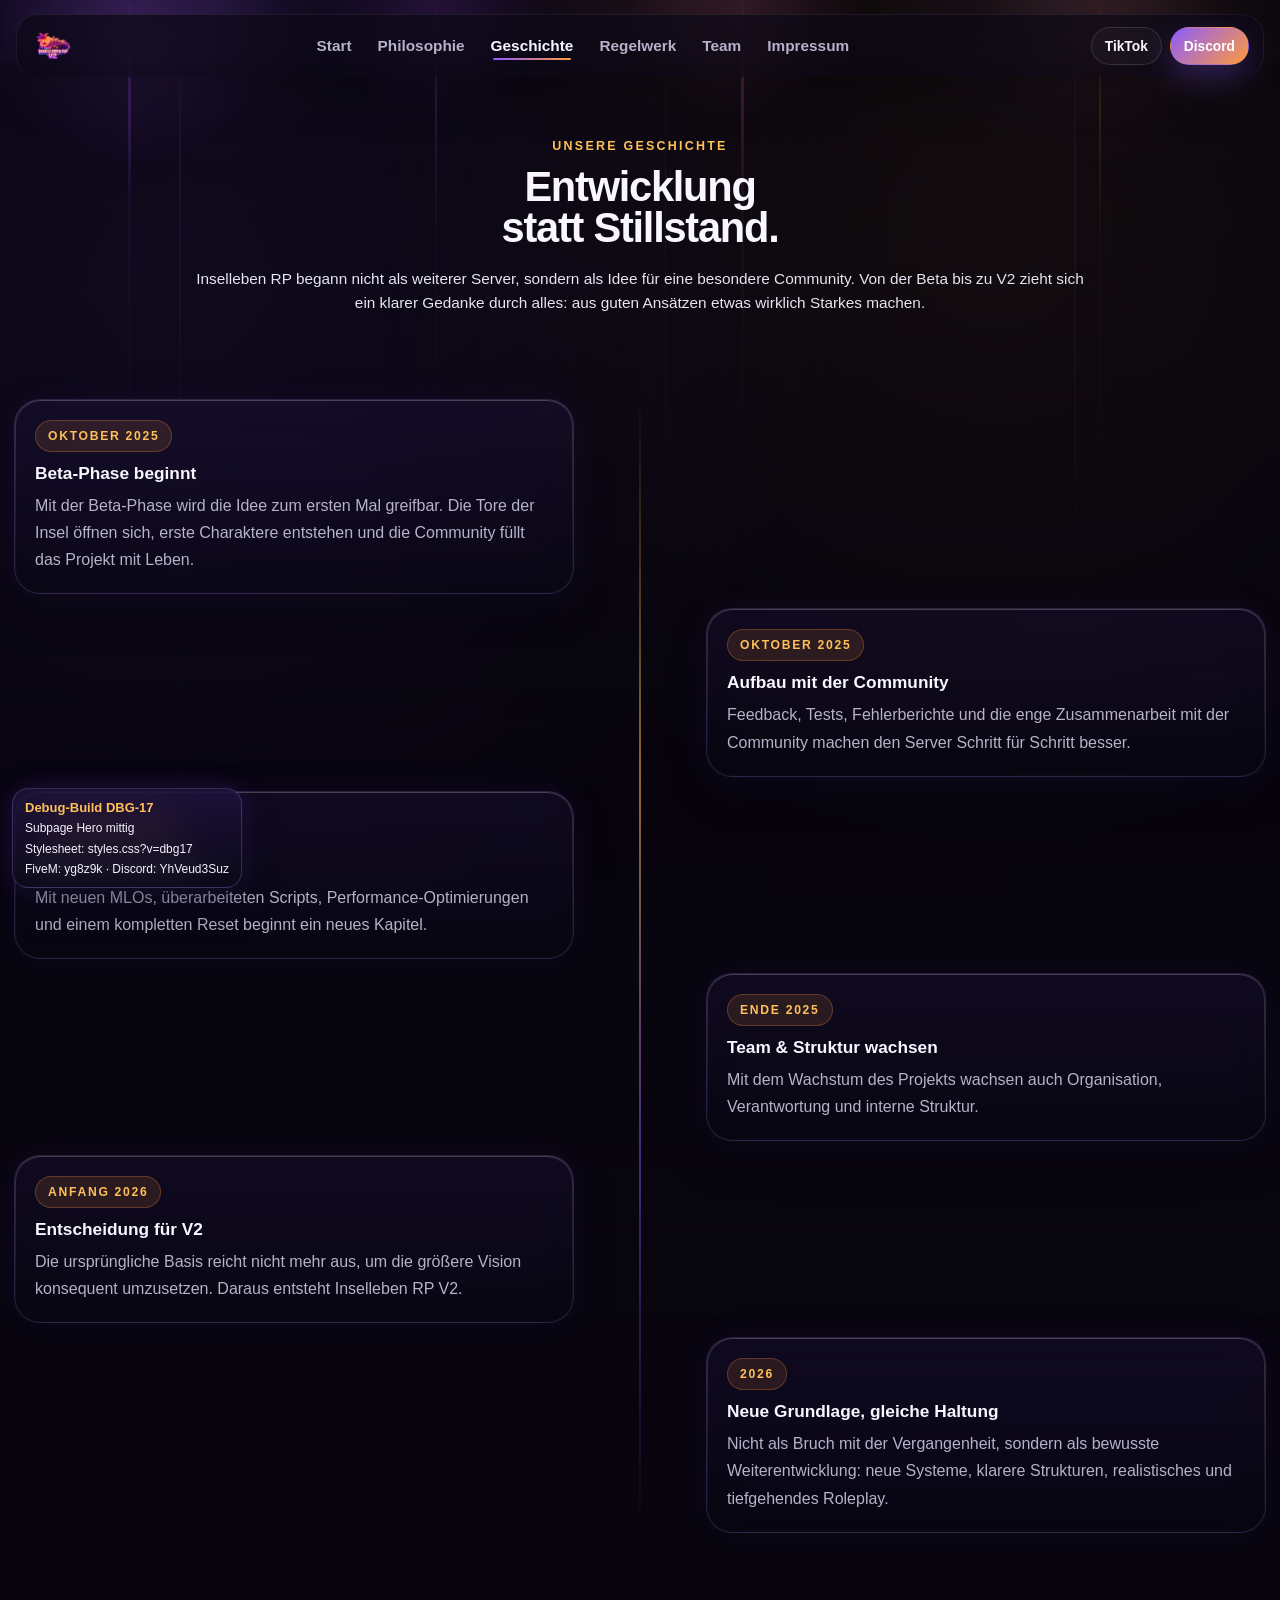
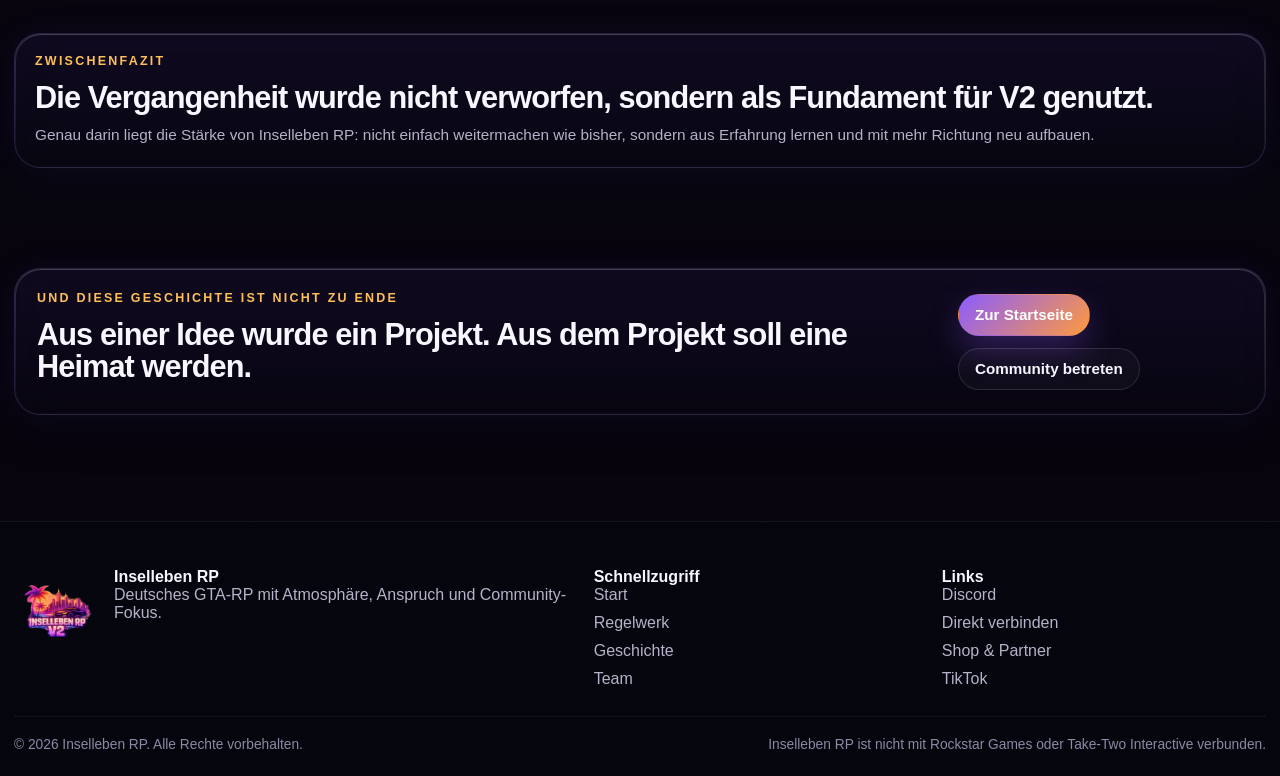
==== geschichte.html @ c7bdc257 "new" ====
<!doctype html>
<html lang="de">
<head>
  <meta charset="utf-8">
  <meta name="viewport" content="width=device-width, initial-scale=1">
  <title>Geschichte – Inselleben RP – Inselleben RP</title>
  <meta name="description" content="Inselleben RP – deutscher GTA-RP-FiveM-Server mit Fokus auf tiefgehendes, realistisches und gemeinschaftliches Roleplay.">
  <link rel="stylesheet" href="assets/css/styles.css?v=dbg17">
  
</head>
<body class="page-history" data-page="Geschichte">
  <div class="site-shell">
    <header class="site-header">
      <div class="container header-inner">
        <a href="index.html" class="brand">
          <img src="assets/media/logo-v4-cropped.png" alt="Inselleben RP Logo">
          
        </a>

        <button class="mobile-menu-toggle" type="button" aria-label="Menü öffnen">
          <span></span><span></span><span></span>
        </button>

        <nav class="site-nav">
          <a href="index.html" data-page="index.html" class="nav-link is-active">Start</a>
<a href="philosophie.html" data-page="philosophie.html" class="nav-link">Philosophie</a>
<a href="geschichte.html" data-page="geschichte.html" class="nav-link">Geschichte</a>
<a href="regelwerk.html" data-page="regelwerk.html" class="nav-link">Regelwerk</a>
<a href="team.html" data-page="team.html" class="nav-link">Team</a>
<a href="impressum.html" data-page="impressum.html" class="nav-link">Impressum</a>
        </nav>

        <div class="header-actions">
          <a class="button button-secondary compact" href="https://www.tiktok.com/@insellebenrpv2" target="_blank" rel="noreferrer">TikTok</a>
          <a class="button button-primary compact" href="https://discord.gg/YhVeud3Suz" target="_blank" rel="noreferrer">Discord</a>
        </div>
      </div>
    </header>

    <main class="page-hero page-hero-bg-history.webp" style="--hero-image: url('assets/media/bg-history.webp')">
      
<section class="inner-hero">
  <div class="container narrow">
    <div class="eyebrow">Unsere Geschichte</div>
    <h1>Entwicklung statt Stillstand.</h1>
    <p class="lead">Inselleben RP begann nicht als weiterer Server, sondern als Idee für eine besondere Community. Von der Beta bis zu V2 zieht sich ein klarer Gedanke durch alles: aus guten Ansätzen etwas wirklich Starkes machen.</p>
  </div>
</section>

<section class="content-section">
  <div class="container timeline-shell">
    <div class="timeline-line"></div>
    <article class="timeline-item glass-card"><div class="timeline-date">Oktober 2025</div><h3>Beta-Phase beginnt</h3><p>Mit der Beta-Phase wird die Idee zum ersten Mal greifbar. Die Tore der Insel öffnen sich, erste Charaktere entstehen und die Community füllt das Projekt mit Leben.</p></article><article class="timeline-item glass-card"><div class="timeline-date">Oktober 2025</div><h3>Aufbau mit der Community</h3><p>Feedback, Tests, Fehlerberichte und die enge Zusammenarbeit mit der Community machen den Server Schritt für Schritt besser.</p></article><article class="timeline-item glass-card"><div class="timeline-date">November 2025</div><h3>Bewusster Neustart</h3><p>Mit neuen MLOs, überarbeiteten Scripts, Performance-Optimierungen und einem kompletten Reset beginnt ein neues Kapitel.</p></article><article class="timeline-item glass-card"><div class="timeline-date">Ende 2025</div><h3>Team & Struktur wachsen</h3><p>Mit dem Wachstum des Projekts wachsen auch Organisation, Verantwortung und interne Struktur.</p></article><article class="timeline-item glass-card"><div class="timeline-date">Anfang 2026</div><h3>Entscheidung für V2</h3><p>Die ursprüngliche Basis reicht nicht mehr aus, um die größere Vision konsequent umzusetzen. Daraus entsteht Inselleben RP V2.</p></article><article class="timeline-item glass-card"><div class="timeline-date">2026</div><h3>Neue Grundlage, gleiche Haltung</h3><p>Nicht als Bruch mit der Vergangenheit, sondern als bewusste Weiterentwicklung: neue Systeme, klarere Strukturen, realistisches und tiefgehendes Roleplay.</p></article>
  </div>
</section>

<section class="content-section">
  <div class="container milestone-panel glass-card glow-card">
    <div class="eyebrow">Zwischenfazit</div>
    <h2>Die Vergangenheit wurde nicht verworfen, sondern als Fundament für V2 genutzt.</h2>
    <p>Genau darin liegt die Stärke von Inselleben RP: nicht einfach weitermachen wie bisher, sondern aus Erfahrung lernen und mit mehr Richtung neu aufbauen.</p>
  </div>
</section>

<section class="content-section">
  <div class="container cta-panel glass-card glow-card">
    <div>
      <div class="eyebrow">Und diese Geschichte ist nicht zu Ende</div>
      <h2>Aus einer Idee wurde ein Projekt. Aus dem Projekt soll eine Heimat werden.</h2>
    </div>
    <div class="cta-actions">
      <a class="button button-primary" href="index.html">Zur Startseite</a>
      <a class="button button-secondary" href="https://discord.gg/YhVeud3Suz" target="_blank" rel="noreferrer">Community betreten</a>
    </div>
  </div>
</section>

    </main>

    <footer class="site-footer">
      <div class="container footer-grid">
        <div>
          <div class="footer-brand">
            <img src="assets/media/logo-v4-cropped.png" alt="Inselleben RP">
            <div>
              <strong>Inselleben RP</strong>
              <p>Deutsches GTA-RP mit Atmosphäre, Anspruch und Community-Fokus.</p>
            </div>
          </div>
        </div>
        <div>
          <h4>Schnellzugriff</h4>
          <ul class="footer-links">
            <li><a href="index.html">Start</a></li>
            <li><a href="regelwerk.html">Regelwerk</a></li>
            <li><a href="geschichte.html">Geschichte</a></li>
            <li><a href="team.html">Team</a></li>
          </ul>
        </div>
        <div>
          <h4>Links</h4>
          <ul class="footer-links">
            <li><a href="https://discord.gg/YhVeud3Suz" target="_blank" rel="noreferrer">Discord</a></li>
            <li><a href="cfx.re/join/yg8z9k" target="_blank" rel="noreferrer">Direkt verbinden</a></li>
            <li><a href="https://hammermodding.pages.dev/" target="_blank" rel="noreferrer">Shop & Partner</a></li>
            <li><a href="https://www.tiktok.com/@insellebenrpv2" target="_blank" rel="noreferrer">TikTok</a></li>
          </ul>
        </div>
      </div>
      <div class="container footer-bottom">
        <p>© 2026 Inselleben RP. Alle Rechte vorbehalten.</p>
        <p>Inselleben RP ist nicht mit Rockstar Games oder Take-Two Interactive verbunden.</p>
      </div>
    </footer>
  </div>
  <script src="assets/js/site.js?v=dbg17"></script>
</body>
</html>
---- assets/css/styles.css ----
:root{
  --bg:#080a14;
  --bg-soft:#0e1220;
  --panel:rgba(19,24,42,.62);
  --panel-strong:rgba(26,22,48,.72);
  --line:rgba(255,255,255,.08);
  --line-strong:rgba(255,255,255,.14);
  --text:#f8f7ff;
  --text-soft:#e7e5f2;
  --muted:#b6b2c9;
  --subtle:#8d89a6;
  --violet:#8b5cff;
  --violet-soft:#a77bff;
  --pink:#d45bff;
  --rose:#ff6fb3;
  --orange:#ff9a3d;
  --gold:#ffc05a;
  --cyan:#39d5ff;
  --green:#24d47a;
  --shadow:0 22px 70px rgba(0,0,0,.35);
  --radius-xl:26px;
  --radius-lg:18px;
  --radius-md:14px;
  --container:1360px;
  --transition:220ms ease;
}

*{box-sizing:border-box}
html{scroll-behavior:smooth}
body{
  margin:0;
  font-family:Inter,Segoe UI,Arial,sans-serif;
  color:var(--text);
  background:
    radial-gradient(circle at top left, rgba(139,92,255,.12), transparent 28%),
    radial-gradient(circle at top right, rgba(255,154,61,.10), transparent 32%),
    linear-gradient(180deg, #06070f 0%, #0a0d18 55%, #070910 100%);
  min-height:100vh;
  overflow-x:hidden;
}
body::before{
  content:"";
  position:fixed;
  inset:0;
  background:
    linear-gradient(180deg, rgba(7,9,16,.42), rgba(7,9,16,.82)),
    var(--global-page-image, url("../media/bg-default.webp")) center/cover no-repeat;
  opacity:.26;
  z-index:-2;
}
body::after{
  content:"";
  position:fixed;
  inset:0;
  pointer-events:none;
  z-index:-1;
  opacity:.72;
  mix-blend-mode:screen;
  background:
    radial-gradient(circle at 9% -2%, rgba(57,213,255,.18), transparent 13%),
    radial-gradient(circle at 28% -3%, rgba(82,168,255,.16), transparent 12%),
    radial-gradient(circle at 56% -2%, rgba(57,213,255,.14), transparent 13%),
    radial-gradient(circle at 82% -3%, rgba(82,168,255,.16), transparent 12%),
    linear-gradient(180deg, rgba(70,174,255,.0) 0%, rgba(70,174,255,.38) 12%, rgba(70,174,255,.06) 36%, rgba(70,174,255,0) 64%) 9% -8%/2px 118% no-repeat,
    linear-gradient(180deg, rgba(70,174,255,.0) 0%, rgba(70,174,255,.32) 10%, rgba(70,174,255,.05) 34%, rgba(70,174,255,0) 62%) 28% -16%/1px 122% no-repeat,
    linear-gradient(180deg, rgba(70,174,255,.0) 0%, rgba(70,174,255,.40) 13%, rgba(70,174,255,.08) 38%, rgba(70,174,255,0) 68%) 56% -12%/2px 120% no-repeat,
    linear-gradient(180deg, rgba(70,174,255,.0) 0%, rgba(70,174,255,.34) 12%, rgba(70,174,255,.05) 36%, rgba(70,174,255,0) 64%) 82% -4%/1px 120% no-repeat;
  filter:drop-shadow(0 0 18px rgba(57,213,255,.22));
  animation:lightningPulse 8s ease-in-out infinite;
}


@keyframes lightningPulse{
  0%,100%{opacity:.32;transform:translateY(0);}
  10%{opacity:.72;transform:translateY(4px);}
  13%{opacity:.38;transform:translateY(0);}
  28%{opacity:.58;transform:translateY(8px);}
  31%{opacity:.3;transform:translateY(0);}
  52%{opacity:.76;transform:translateY(6px);}
  56%{opacity:.34;transform:translateY(0);}
  78%{opacity:.62;transform:translateY(10px);}
}

img{max-width:100%;display:block}
a{color:inherit;text-decoration:none}
button,input{font:inherit}

.container{width:min(calc(100% - 28px), var(--container));margin:0 auto}
.narrow{width:min(calc(100% - 32px), 820px)}
.site-shell{position:relative}

.site-header{
  position:sticky;
  top:0;
  z-index:40;
  backdrop-filter:blur(18px);
  background:rgba(8,10,20,.64);
  border-bottom:1px solid rgba(255,255,255,.06);
}
.header-inner{
  display:flex;
  align-items:center;
  justify-content:space-between;
  gap:14px;
  min-height:72px;
}
.brand{
  display:flex;
  align-items:center;
  gap:12px;
  min-width:0;
}
.brand img{
  width:auto;
  height:48px;
  object-fit:contain;
  filter:drop-shadow(0 8px 18px rgba(0,0,0,.30));
}
.brand span{
  font-weight:800;
  letter-spacing:.02em;
  white-space:nowrap;
}
.site-nav{
  display:flex;
  align-items:center;
  gap:8px;
  flex-wrap:wrap;
  justify-content:center;
}
.nav-link{
  padding:10px 12px;
  border-radius:999px;
  color:var(--muted);
  transition:color var(--transition), background var(--transition), transform var(--transition);
  position:relative;
}
.nav-link:hover,.nav-link.is-active{
  color:var(--text);
  background:rgba(255,255,255,.04);
}
.nav-link.is-active::after{
  content:"";
  position:absolute;
  left:14px;right:14px;bottom:6px;height:2px;
  border-radius:999px;
  background:linear-gradient(90deg,var(--violet),var(--orange));
}
.header-actions{
  display:flex;align-items:center;gap:10px;flex-shrink:0;
}

.mobile-menu-toggle{
  display:none;
  width:48px;height:48px;border:1px solid var(--line);border-radius:14px;
  background:rgba(255,255,255,.03);color:white;
}
.mobile-menu-toggle span{display:block;width:18px;height:2px;background:#fff;margin:5px auto;border-radius:999px}

.button{
  display:inline-flex;align-items:center;justify-content:center;
  min-height:46px;padding:0 18px;border-radius:999px;
  transition:transform var(--transition), box-shadow var(--transition), border-color var(--transition), background var(--transition);
  border:1px solid transparent;font-weight:700;
}
.button:hover{transform:translateY(-2px)}
.button.compact{min-height:40px;padding:0 14px;font-size:.9rem}
.button-primary{
  color:#fff;
  background:linear-gradient(135deg,var(--violet),var(--orange));
  box-shadow:0 14px 32px rgba(139,92,255,.28);
}
.button-primary:hover{box-shadow:0 18px 44px rgba(139,92,255,.36)}
.button-secondary{
  color:var(--text);
  background:rgba(255,255,255,.03);
  border-color:rgba(255,255,255,.12);
}
.button-ghost{
  color:var(--muted);
  background:transparent;
  border-color:transparent;
}

.page-hero{
  padding:20px 0 78px;
  background:
    linear-gradient(180deg, rgba(8,10,20,.42), rgba(8,10,20,.9)),
    var(--hero-image) center/cover no-repeat;
}

.hero-section{padding-top:24px}
.hero-grid{
  display:grid;
  grid-template-columns:1.06fr .94fr;
  gap:18px;
  align-items:stretch;
}
.glass-card{
  position:relative;
  background:linear-gradient(180deg, rgba(24,28,49,.66), rgba(18,20,37,.72));
  border:1px solid var(--line);
  border-radius:var(--radius-xl);
  box-shadow:var(--shadow);
  backdrop-filter:blur(20px);
}
.glass-card::before{
  content:"";
  position:absolute;inset:0;border-radius:inherit;padding:1px;
  background:linear-gradient(180deg, rgba(255,255,255,.08), rgba(255,255,255,0));
  -webkit-mask:linear-gradient(#000 0 0) content-box, linear-gradient(#000 0 0);
  -webkit-mask-composite:xor;mask-composite:exclude;
  pointer-events:none;
}
.glow-card{
  box-shadow:var(--shadow), 0 0 0 1px rgba(139,92,255,.08), 0 0 60px rgba(139,92,255,.15);
}

.hero-copy,.hero-media,.inner-hero,.notice-panel,.milestone-panel,.steps-panel,.cta-panel,.rules-toolbar,.rules-aside,.store-placeholder,.legal-card{
  padding:20px;
}
.hero-logo{
  width:144px;
  margin-bottom:18px;
  filter:drop-shadow(0 16px 32px rgba(0,0,0,.34));
}
.eyebrow{
  color:var(--gold);
  text-transform:uppercase;
  letter-spacing:.18em;
  font-size:.78rem;
  font-weight:700;
  margin-bottom:14px;
}
h1,h2,h3,h4,p{margin:0}
h1{
  font-size:clamp(2.2rem, 4vw, 3.95rem);
  line-height:.98;
  letter-spacing:-.03em;
  max-width:10.2ch;
  margin-bottom:18px;
}
.inner-hero h1{max-width:none}
h2{
  font-size:clamp(1.9rem, 3.4vw, 3rem);
  line-height:1.02;
  letter-spacing:-.03em;
  margin-bottom:12px;
}
h3{
  font-size:1.24rem;
  line-height:1.15;
  margin-bottom:10px;
}
.lead{
  font-size:1rem;
  line-height:1.62;
  color:var(--text-soft);
}
.hero-buttons{
  display:flex;gap:12px;flex-wrap:wrap;
  margin-top:20px;
}
.hero-pill-row{
  display:flex;gap:10px;flex-wrap:wrap;margin-top:18px
}
.mini-pill{
  padding:8px 12px;border-radius:999px;
  background:rgba(255,255,255,.05);
  border:1px solid rgba(255,255,255,.08);
  color:var(--muted);font-size:.86rem
}

.hero-media{
  display:flex;flex-direction:column;gap:14px;justify-content:center
}
.video-frame{
  border-radius:22px;overflow:hidden;background:#06070f;border:1px solid rgba(255,255,255,.06);
  aspect-ratio:9/16;max-height:450px;
}
.video-frame video{width:100%;height:100%;object-fit:cover}
.video-copy p{color:var(--muted);line-height:1.68}

.stats-section{
  margin-top:-38px;
  position:relative;
  z-index:2;
}
.stats-grid{
  display:grid;grid-template-columns:repeat(4,1fr);gap:12px
}
.stat-card{padding:18px}
.stat-label{
  display:block;color:var(--subtle);text-transform:uppercase;letter-spacing:.14em;font-size:.75rem;margin-bottom:12px
}
.stat-card strong{display:block;font-size:1.08rem;margin-bottom:10px}
.stat-card p{color:var(--muted);line-height:1.55}

.content-section{padding:64px 0}
.split-section{
  display:grid;grid-template-columns:1fr .96fr;gap:20px;align-items:center
}
.section-copy p{
  color:var(--muted);
  line-height:1.8;
  margin-top:14px;
}
.bullet-grid{
  display:grid;grid-template-columns:repeat(3,1fr);gap:14px;margin-top:18px
}
.bullet-card{padding:20px}
.bullet-card strong{display:block;margin-bottom:8px}
.bullet-card span{color:var(--muted);line-height:1.55;font-size:.96rem}
.image-card{overflow:hidden;padding:0}
.image-card img{width:100%;height:100%;object-fit:cover;min-height:340px}

.section-heading{margin-bottom:22px}
.section-heading.centered{text-align:center}
.section-heading.centered p{
  width:min(100%,780px);margin:0 auto;color:var(--muted);line-height:1.75
}
.feature-grid,.world-grid,.update-grid,.team-grid,.legal-grid,.value-grid{
  display:grid;gap:12px
}
.feature-grid,.world-grid{grid-template-columns:repeat(3,1fr)}
.value-grid{grid-template-columns:repeat(3,1fr)}
.update-grid{grid-template-columns:repeat(3,1fr)}
.team-grid{grid-template-columns:repeat(3,1fr)}
.legal-grid{grid-template-columns:repeat(2,1fr)}
.feature-card,.world-card,.update-card,.team-card,.value-card{padding:20px}
.feature-icon,.value-card span{
  display:inline-grid;place-items:center;
  width:40px;height:40px;border-radius:12px;margin-bottom:12px;
  background:rgba(255,255,255,.05);border:1px solid rgba(255,255,255,.08);
  font-size:1.15rem;color:var(--gold);
}
.feature-card p,.world-card p,.update-card ul,.value-card p,.team-card p,.legal-card p{
  color:var(--muted);line-height:1.65
}
.world-card h3,.feature-card h3,.value-card h3{margin-bottom:10px}
.update-card ul{padding-left:18px;margin-top:10px}
.update-card li+li{margin-top:8px}

.gallery-grid{
  display:grid;grid-template-columns:repeat(3,1fr);gap:16px
}
.gallery-card{overflow:hidden;padding:0}
.gallery-card img{width:100%;height:220px;object-fit:cover}
.gallery-copy{padding:20px}
.gallery-copy p{color:var(--muted);line-height:1.65}

.steps-panel{padding:32px}
.steps-grid{
  display:grid;grid-template-columns:repeat(4,1fr);gap:14px;margin-top:18px
}
.steps-grid article{
  padding:20px;border-radius:22px;background:rgba(255,255,255,.03);border:1px solid rgba(255,255,255,.06)
}
.steps-grid span{
  display:inline-flex;align-items:center;justify-content:center;
  width:42px;height:42px;border-radius:14px;background:rgba(139,92,255,.14);color:#fff;font-weight:800;margin-bottom:12px
}
.steps-grid p{color:var(--muted);line-height:1.58}

.cta-panel{
  display:flex;align-items:center;justify-content:space-between;gap:18px;padding:26px
}
.cta-panel p{color:var(--muted);line-height:1.7;margin-top:12px}
.cta-actions{display:flex;gap:12px;flex-wrap:wrap}

.inner-hero{
  text-align:center;
  margin:28px auto 0;
  padding:30px 24px;
}
.inner-hero .lead{max-width:760px;margin:0 auto}

.timeline-shell{
  position:relative;
  display:grid;
  gap:14px;
}
.timeline-line{
  position:absolute;
  left:50%;top:0;bottom:0;width:2px;transform:translateX(-50%);
  background:linear-gradient(180deg, rgba(255,192,90,.0), rgba(255,192,90,.9), rgba(139,92,255,.75), rgba(255,192,90,0));
  opacity:.6;
}
.timeline-item{
  width:min(48%, 560px);
  padding:20px;
}
.timeline-item:nth-child(odd){margin-left:auto}
.timeline-date{
  display:inline-flex;
  padding:8px 12px;border-radius:999px;
  background:rgba(255,154,61,.12);color:var(--gold);border:1px solid rgba(255,154,61,.26);margin-bottom:12px;
  text-transform:uppercase;letter-spacing:.14em;font-size:.76rem;font-weight:700
}
.timeline-item p{color:var(--muted);line-height:1.7}

.milestone-panel,.notice-panel{text-align:left}
.notice-panel h2,.milestone-panel h2{margin-bottom:14px}
.notice-panel p,.milestone-panel p{color:var(--muted);line-height:1.76}
.notice-panel p + p{margin-top:14px}

.rules-shell{display:grid;gap:18px}
.rules-toolbar{
  display:grid;grid-template-columns:1fr;gap:18px
}
.tab-list{display:flex;flex-wrap:wrap;gap:10px}
.tab-pill{
  border:1px solid rgba(255,255,255,.1);background:rgba(255,255,255,.03);color:var(--muted);
  padding:10px 14px;border-radius:999px;cursor:pointer;transition:all var(--transition);font-weight:600
}
.tab-pill.is-active,.tab-pill:hover{
  color:var(--text);background:rgba(139,92,255,.14);border-color:rgba(139,92,255,.28)
}
.rules-search input{
  width:100%;min-height:52px;border-radius:18px;border:1px solid rgba(255,255,255,.08);
  background:rgba(255,255,255,.04);color:var(--text);padding:0 18px;outline:none
}
.rules-layout{
  display:grid;grid-template-columns:300px 1fr;gap:14px;align-items:start
}
.rules-aside ul{margin:14px 0 0;padding-left:18px;color:var(--muted);line-height:1.7}
.rules-content{display:grid;gap:12px}
.rule-section{padding:0;overflow:hidden}
.rule-section-header{
  padding:20px;display:flex;align-items:center;justify-content:space-between;gap:14px;cursor:pointer
}
.rule-section-header h3{margin:0}
.rule-section-header p{color:var(--muted);line-height:1.6;max-width:75ch}
.rule-chevron{width:18px;height:18px;border-right:2px solid var(--muted);border-bottom:2px solid var(--muted);transform:rotate(45deg);transition:transform var(--transition)}
.rule-section.is-open .rule-chevron{transform:rotate(225deg)}
.rule-section-body{
  display:none;padding:0 20px 20px
}
.rule-section.is-open .rule-section-body{display:block}
.rule-list{display:grid;gap:12px}
.rule-item{
  padding:16px;border-radius:16px;background:rgba(255,255,255,.03);border:1px solid rgba(255,255,255,.06)
}
.rule-item strong{display:block;margin-bottom:8px}
.rule-item p{color:var(--muted);line-height:1.7}
.hidden{display:none!important}

.store-placeholder{
  min-height:320px;display:flex;flex-direction:column;justify-content:center;align-items:flex-start
}
.store-placeholder ul{margin:16px 0 0;padding-left:18px;color:var(--text-soft);line-height:1.8}

.team-avatar{
  width:60px;height:60px;border-radius:18px;background:linear-gradient(135deg,var(--violet),var(--orange));
  display:grid;place-items:center;font-size:1.4rem;font-weight:800;margin-bottom:16px
}
.team-role{margin-bottom:14px}
.badge-row{display:flex;flex-wrap:wrap;gap:10px}
.badge-row span{
  padding:9px 12px;border-radius:999px;background:rgba(255,255,255,.04);border:1px solid rgba(255,255,255,.08);color:var(--text-soft);font-size:.88rem
}
.team-card.accent-sunset .team-avatar{background:linear-gradient(135deg,var(--orange),var(--gold))}
.team-card.accent-violet .team-avatar{background:linear-gradient(135deg,var(--violet),var(--pink))}
.team-card.accent-cyan .team-avatar{background:linear-gradient(135deg,var(--cyan),var(--violet))}
.team-card.accent-pink .team-avatar{background:linear-gradient(135deg,var(--rose),var(--pink))}
.team-card.accent-green .team-avatar{background:linear-gradient(135deg,var(--green),var(--cyan))}

.site-footer{
  padding:54px 0 28px;
  border-top:1px solid rgba(255,255,255,.06);
  background:rgba(6,8,15,.58);
}
.footer-grid{
  display:grid;grid-template-columns:1.2fr .7fr .7fr;gap:24px
}
.footer-brand{display:flex;gap:14px;align-items:flex-start}
.footer-brand img{width:86px;height:86px;object-fit:contain}
.footer-brand p,.footer-links{color:var(--muted)}
.footer-links{list-style:none;padding:0;margin:0}
.footer-links li+li{margin-top:10px}
.footer-bottom{
  display:flex;justify-content:space-between;gap:14px;flex-wrap:wrap;
  color:var(--subtle);font-size:.86rem;margin-top:28px;padding-top:20px;border-top:1px solid rgba(255,255,255,.06)
}

.hero-copy,.hero-media{align-self:start}
.hero-media .video-copy{padding-right:8px}
.rule-section-header > div{min-width:0}

@media (max-width: 1080px){
  .hero-grid,.split-section,.rules-layout,.cta-panel,.footer-grid{grid-template-columns:1fr}
  .stats-grid,.feature-grid,.world-grid,.gallery-grid,.update-grid,.team-grid,.value-grid,.steps-grid,.legal-grid,.bullet-grid{grid-template-columns:repeat(2,1fr)}
  .timeline-line{left:20px;transform:none}
  .timeline-item,.timeline-item:nth-child(odd){width:100%;margin-left:0;padding-left:54px}
}

@media (max-width: 820px){
  .mobile-menu-toggle{display:block}
  .site-nav{
    position:fixed;top:84px;left:16px;right:16px;display:none;flex-direction:column;align-items:stretch;
    padding:18px;border-radius:24px;background:rgba(9,11,22,.94);border:1px solid rgba(255,255,255,.08);box-shadow:var(--shadow)
  }
  body.menu-open .site-nav{display:flex}
  .nav-link{padding:14px 16px}
  .header-actions{display:none}
  .stats-grid,.feature-grid,.world-grid,.gallery-grid,.update-grid,.team-grid,.value-grid,.steps-grid,.legal-grid,.bullet-grid{grid-template-columns:1fr}
  .hero-copy,.hero-media,.inner-hero,.notice-panel,.milestone-panel,.steps-panel,.cta-panel,.rules-toolbar,.rules-aside,.store-placeholder,.legal-card{padding:20px}
  h1{font-size:clamp(2.2rem, 11vw, 3.6rem)}
  .hero-logo{width:132px}
  .video-frame{max-height:none}
  .brand span{display:none}
}

@media (max-width: 560px){
  .page-hero{padding-bottom:72px}
  .stats-section{margin-top:-34px}
  .container{width:min(calc(100% - 16px), var(--container))}
  .button{width:100%}
  .hero-buttons,.cta-actions{flex-direction:column}
  .mini-pill{width:100%;text-align:center}
  .timeline-item{padding-left:44px}
  .timeline-line{left:14px}
}


/* --- V4 overrides: tatsächlich kompakter + Blitz-Effekt + Regelwerk-Fix --- */
:root{--container:1440px;}
.page-hero{padding:14px 0 56px !important;}
.hero-section{padding-top:12px !important;}
.hero-grid{grid-template-columns:1.02fr .98fr !important;gap:16px !important;align-items:start !important;}
.hero-copy,.hero-media,.inner-hero,.notice-panel,.milestone-panel,.steps-panel,.cta-panel,.rules-toolbar,.rules-aside,.store-placeholder,.legal-card{padding:20px !important;}
.hero-logo{width:130px !important;margin-bottom:14px !important;}
h1{font-size:clamp(2rem,3.25vw,3.35rem) !important;max-width:10.2ch !important;margin-bottom:14px !important;}
h2{font-size:clamp(1.7rem,2.4vw,2.45rem) !important;margin-bottom:10px !important;}
h3{font-size:1.08rem !important;margin-bottom:8px !important;}
.lead,.section-copy p,.section-heading.centered p,.video-copy p,.stat-card p,.feature-card p,.world-card p,.update-card ul,.value-card p,.team-card p,.legal-card p,.notice-panel p,.milestone-panel p,.rule-item p{font-size:.96rem !important;line-height:1.58 !important;}
.button{min-height:42px !important;padding:0 16px !important;font-size:.95rem !important;}
.button.compact{min-height:38px !important;padding:0 13px !important;font-size:.86rem !important;}
.hero-buttons{gap:10px !important;margin-top:16px !important;}
.hero-pill-row{gap:8px !important;margin-top:14px !important;}
.mini-pill{padding:7px 11px !important;font-size:.82rem !important;}
.video-frame{max-height:380px !important;border-radius:18px !important;}
.stats-section{margin-top:-24px !important;}
.stats-grid{gap:10px !important;}
.stat-card{padding:16px !important;min-height:144px;}
.stat-card strong{font-size:1rem !important;margin-bottom:8px !important;}
.content-section{padding:50px 0 !important;}
.split-section{gap:18px !important;align-items:start !important;}
.bullet-grid,.feature-grid,.world-grid,.gallery-grid,.update-grid,.team-grid,.value-grid,.steps-grid,.legal-grid{gap:12px !important;}
.bullet-card,.feature-card,.world-card,.update-card,.team-card,.value-card{padding:18px !important;}
.image-card img{min-height:300px !important;}
.gallery-card img{height:210px !important;}
.steps-grid article{padding:16px !important;}
.steps-grid span{width:36px !important;height:36px !important;border-radius:12px !important;}
.cta-panel{padding:22px !important;gap:18px !important;}
.site-footer{padding:46px 0 24px !important;}
.rules-toolbar{padding:18px !important;gap:14px !important;}
.rules-layout{grid-template-columns:250px 1fr !important;gap:14px !important;align-items:start !important;}
.tab-list{gap:8px !important;}
.tab-pill{padding:9px 13px !important;font-size:.95rem !important;}
.rules-search input{min-height:50px !important;padding:0 16px !important;}
.rule-section{overflow:hidden !important;}
.rule-section-header{width:100% !important;text-align:left !important;border:0 !important;background:transparent !important;color:inherit !important;padding:16px 18px !important;display:flex !important;align-items:center !important;justify-content:space-between !important;gap:14px !important;appearance:none !important;-webkit-appearance:none !important;box-shadow:none !important;}
.rule-section-header:hover{background:rgba(255,255,255,.02) !important;}
.rule-section-header h3{font-size:1rem !important;}
.rule-section-header p{font-size:.92rem !important;line-height:1.45 !important;color:var(--muted) !important;}
.rule-section-body{padding:0 18px 18px !important;}
.rule-list{gap:10px !important;}
.rule-item{padding:14px !important;border-radius:14px !important;}
.rule-item strong{margin-bottom:6px !important;}
.site-shell::before{
  content:"";
  position:fixed;
  inset:0;
  pointer-events:none;
  z-index:-1;
  background:
    radial-gradient(circle at 10% 0%, rgba(160,92,255,.18), transparent 12%),
    radial-gradient(circle at 34% 0%, rgba(190,95,255,.14), transparent 10%),
    radial-gradient(circle at 58% 0%, rgba(255,118,188,.12), transparent 11%),
    radial-gradient(circle at 86% 0%, rgba(255,154,61,.10), transparent 10%),
    linear-gradient(180deg, rgba(53,163,255,0) 0%, rgba(160,92,255,.42) 10%, rgba(160,92,255,.10) 23%, rgba(53,163,255,0) 56%) 10% 0/3px 100% no-repeat,
    linear-gradient(180deg, rgba(53,163,255,0) 0%, rgba(190,95,255,.28) 11%, rgba(190,95,255,.08) 25%, rgba(53,163,255,0) 54%) 34% 0/2px 100% no-repeat,
    linear-gradient(180deg, rgba(53,163,255,0) 0%, rgba(255,118,188,.32) 9%, rgba(255,118,188,.08) 24%, rgba(53,163,255,0) 55%) 58% 0/3px 100% no-repeat,
    linear-gradient(180deg, rgba(53,163,255,0) 0%, rgba(255,154,61,.24) 12%, rgba(190,95,255,.08) 26%, rgba(53,163,255,0) 57%) 86% 0/2px 100% no-repeat;
  filter:drop-shadow(0 0 14px rgba(170,90,255,.28)) drop-shadow(0 0 32px rgba(255,154,61,.10));
  opacity:.9;
  animation:ilrpBoltPulse 6.2s linear infinite;
}
@keyframes ilrpBoltPulse{
  0%,100%{opacity:.42;}
  6%{opacity:.95;}
  9%{opacity:.46;}
  22%{opacity:.82;}
  25%{opacity:.38;}
  47%{opacity:.98;}
  50%{opacity:.4;}
  73%{opacity:.86;}
  76%{opacity:.44;}
}
@media (max-width:1080px){
  .rules-layout,.hero-grid,.split-section,.cta-panel,.footer-grid{grid-template-columns:1fr !important;}
}
@media (max-width:820px){
  .hero-copy,.hero-media,.inner-hero,.notice-panel,.milestone-panel,.steps-panel,.cta-panel,.rules-toolbar,.rules-aside,.store-placeholder,.legal-card{padding:18px !important;}
  h1{font-size:clamp(1.95rem,10vw,3rem) !important;}
}


/* --- Logo Reset V1 overrides --- */
:root{
  --container: 1440px;
}
body{
  background:
    radial-gradient(circle at 14% 12%, rgba(147,84,255,.14), transparent 28%),
    radial-gradient(circle at 78% 10%, rgba(255,154,61,.10), transparent 26%),
    linear-gradient(180deg, #05040b 0%, #090612 52%, #06040d 100%);
}
body::before{
  background:
    linear-gradient(180deg, rgba(8,5,14,.42), rgba(8,5,14,.82)),
    var(--global-page-image, url("../media/bg-home-beach-violet-v2.webp")) center/cover no-repeat;
  opacity:.34;
}
body::after{
  opacity:.48;
  background:
    radial-gradient(circle at 14% -4%, rgba(154,98,255,.20), transparent 14%),
    radial-gradient(circle at 52% -4%, rgba(255,129,92,.14), transparent 14%),
    radial-gradient(circle at 84% -4%, rgba(154,98,255,.16), transparent 14%),
    linear-gradient(180deg, rgba(170,104,255,.0) 0%, rgba(170,104,255,.26) 12%, rgba(170,104,255,.05) 42%, rgba(170,104,255,0) 75%) 14% -10%/2px 122% no-repeat,
    linear-gradient(180deg, rgba(255,146,84,.0) 0%, rgba(255,146,84,.22) 14%, rgba(255,146,84,.04) 44%, rgba(255,146,84,0) 76%) 52% -12%/1px 122% no-repeat,
    linear-gradient(180deg, rgba(170,104,255,.0) 0%, rgba(170,104,255,.24) 15%, rgba(170,104,255,.05) 44%, rgba(170,104,255,0) 78%) 84% -8%/2px 122% no-repeat;
  filter:drop-shadow(0 0 16px rgba(164,97,255,.18));
}
.site-header{
  position:sticky;
  top:14px;
  width:min(calc(100% - 32px), 1760px);
  margin:0 auto;
  border:1px solid rgba(255,255,255,.07);
  border-radius:22px;
  background:linear-gradient(180deg, rgba(12,8,22,.72), rgba(10,7,20,.58));
  box-shadow:0 18px 44px rgba(0,0,0,.22);
  backdrop-filter:blur(18px);
  -webkit-backdrop-filter:blur(18px);
  border-bottom:none;
}
.header-inner{
  min-height:62px;
  gap:12px;
}
.brand img{
  width:34px;
  height:34px;
}
.brand{
  gap:0;
}
.brand span{display:none !important}
.site-nav{
  gap:2px;
}
.nav-link{
  padding:9px 12px;
  font-size:.96rem;
  font-weight:700;
}
.nav-link.is-active, .nav-link:hover{
  background:transparent;
}
.nav-link.is-active::after{
  bottom:4px;
}
.header-actions{
  gap:8px;
}
.button.compact{
  min-height:36px;
  padding:0 14px;
  font-size:.84rem;
}
.page-hero{
  padding:16px 0 78px;
  background:
    linear-gradient(180deg, rgba(8,5,14,.34), rgba(8,5,14,.88)),
    var(--hero-image) center/cover no-repeat;
}
.hero-focus-section{
  min-height:calc(100vh - 130px);
  display:flex;
  align-items:center;
  justify-content:center;
  padding:12px 0 28px;
}
.hero-focus-inner{
  display:flex;
  flex-direction:column;
  align-items:center;
  justify-content:center;
  gap:16px;
  text-align:center;
}
.hero-logo-shell{
  position:relative;
  width:min(920px, 78vw);
  animation:heroFloat 6.8s ease-in-out infinite;
  transform-origin:center center;
  will-change:transform;
}
.hero-logo-shell::before{
  content:"";
  position:absolute;
  inset:11% 16% 16%;
  background:
    radial-gradient(circle at 50% 50%, rgba(255,149,76,.18), transparent 44%),
    radial-gradient(circle at 50% 40%, rgba(166,94,255,.16), transparent 52%);
  filter:blur(28px);
  z-index:0;
}
.hero-logo-main{
  position:relative;
  z-index:1;
  width:100%;
  max-width:none;
  margin:0 auto;
  transition:transform 220ms ease, filter 220ms ease;
  filter:
    drop-shadow(0 18px 36px rgba(0,0,0,.34))
    drop-shadow(0 0 44px rgba(161,93,255,.22))
    drop-shadow(0 0 88px rgba(255,113,179,.12));
}

.hero-logo-shell:hover .hero-logo-main{
  transform:scale(1.035);
  filter:
    drop-shadow(0 20px 40px rgba(0,0,0,.38))
    drop-shadow(0 0 56px rgba(161,93,255,.34))
    drop-shadow(0 0 110px rgba(255,113,179,.22))
    drop-shadow(0 0 150px rgba(255,154,61,.18));
}
@keyframes heroFloat{
  0%,100%{transform:translateY(0px);}
  50%{transform:translateY(-14px);}
}

.hero-tagline-main{
  margin:-2px 0 0;
  font-size:clamp(1rem, 1.22vw, 1.28rem);
  letter-spacing:.20em;
  text-transform:uppercase;
  color:#ffb46d;
  text-shadow:0 0 18px rgba(255,159,67,.18);
}
.hero-buttons-centered{
  justify-content:center;
  margin-top:0;
  gap:18px;
}
.hero-main-button{
  min-width:320px;
  min-height:56px;
  font-size:1rem;
}
.hero-copy .hero-logo{display:none;}
.hero-grid{
  grid-template-columns:1fr;
}
.hero-copy,
.hero-media{display:none;}
@media (max-width: 1040px){
  .site-header{
    width:calc(100% - 20px);
    top:10px;
  }
  .hero-focus-section{
    min-height:calc(100vh - 116px);
  }
  .hero-logo-shell{
    width:min(760px, 84vw);
  }
}
@media (max-width: 760px){
  .site-header{
    border-radius:18px;
  }
  .header-inner{
    min-height:56px;
  }
  .hero-focus-section{
    min-height:calc(100vh - 108px);
    padding:6px 0 20px;
  }
  .hero-logo-shell{
    width:min(92vw, 560px);
  }
  .hero-tagline-main{
    font-size:.92rem;
    letter-spacing:.14em;
    max-width:94%;
  }
  .hero-buttons-centered{
    width:100%;
    gap:12px;
  }
  .hero-main-button{
    min-width:0;
    width:100%;
    min-height:50px;
  }
}


/* V5 huge hero overrides */
.page-home .page-hero{padding:12px 0 24px;}
.page-home .hero-focus-section{
  min-height:calc(100vh - 86px);
  align-items:flex-start;
  padding:28px 0 10px;
}
.page-home .hero-focus-inner{
  min-height:calc(100vh - 130px);
  justify-content:flex-start;
  gap:10px;
}
.page-home .hero-logo-shell{
  width:min(1500px, 92vw);
  max-width:1500px;
}
.page-home .hero-logo-shell::before{
  inset:8% 14% 10%;
  filter:blur(44px);
}
.page-home .hero-logo-main{
  filter:
    drop-shadow(0 24px 40px rgba(0,0,0,.36))
    drop-shadow(0 0 64px rgba(161,93,255,.28))
    drop-shadow(0 0 120px rgba(255,113,179,.18));
}
.page-home .hero-logo-shell:hover .hero-logo-main{
  transform:scale(1.045);
  filter:
    drop-shadow(0 24px 44px rgba(0,0,0,.38))
    drop-shadow(0 0 80px rgba(161,93,255,.40))
    drop-shadow(0 0 140px rgba(255,113,179,.28))
    drop-shadow(0 0 180px rgba(255,154,61,.22));
}
.page-home .hero-tagline-main{
  margin-top:-12px;
  font-size:clamp(1.08rem, 1.34vw, 1.4rem);
}
.page-home .hero-buttons-centered{
  margin-top:8px;
}
.page-home .stats-section{
  margin-top:18px !important;
}
@media (max-width: 1280px){
  .page-home .hero-logo-shell{width:min(1300px, 94vw);}
}
@media (max-width: 1040px){
  .page-home .hero-focus-section{min-height:calc(100vh - 82px); padding-top:24px;}
  .page-home .hero-focus-inner{min-height:calc(100vh - 120px);}
  .page-home .hero-logo-shell{width:min(1120px, 96vw);}
}
@media (max-width: 760px){
  .page-home .hero-focus-section{min-height:calc(100vh - 76px); padding-top:18px;}
  .page-home .hero-focus-inner{min-height:calc(100vh - 104px); gap:12px;}
  .page-home .hero-logo-shell{width:min(98vw, 900px);}
  .page-home .hero-tagline-main{margin-top:-4px; font-size:.94rem; letter-spacing:.16em;}
  .page-home .stats-section{margin-top:12px !important;}
}


/* V6 hero size correction */
.page-home .page-hero{padding:12px 0 0 !important;}
.page-home .hero-focus-section{
  min-height:calc(100vh - 84px) !important;
  align-items:flex-start !important;
  justify-content:flex-start !important;
  padding:20px 0 0 !important;
}
.page-home .hero-focus-inner{
  min-height:calc(100vh - 110px) !important;
  justify-content:flex-start !important;
  gap:12px !important;
}
.page-home .hero-logo-shell{
  width:min(1040px, 68vw) !important;
  max-width:1040px !important;
  margin:0 auto !important;
  animation:heroFloatV6 8s ease-in-out infinite !important;
}
.page-home .hero-logo-shell::before{
  inset:8% 10% 12% !important;
  filter:blur(50px) !important;
  background:
    radial-gradient(circle at 50% 45%, rgba(255,149,76,.22), transparent 40%),
    radial-gradient(circle at 50% 38%, rgba(166,94,255,.18), transparent 48%) !important;
}
.page-home .hero-logo-main{
  filter:
    drop-shadow(0 28px 44px rgba(0,0,0,.38))
    drop-shadow(0 0 72px rgba(161,93,255,.32))
    drop-shadow(0 0 140px rgba(255,113,179,.20)) !important;
}
.page-home .hero-logo-shell:hover .hero-logo-main{
  transform:scale(1.035) !important;
  filter:
    drop-shadow(0 30px 48px rgba(0,0,0,.40))
    drop-shadow(0 0 88px rgba(161,93,255,.48))
    drop-shadow(0 0 160px rgba(255,113,179,.30))
    drop-shadow(0 0 210px rgba(255,154,61,.24)) !important;
}
.page-home .hero-tagline-main{
  margin-top:-26px !important;
  font-size:clamp(1.06rem, 1.35vw, 1.42rem) !important;
  letter-spacing:.22em !important;
}
.page-home .hero-buttons-centered{
  margin-top:6px !important;
  gap:18px !important;
}
.page-home .hero-main-button{
  min-width:376px !important;
  min-height:58px !important;
}
.page-home .stats-section{
  margin-top:48px !important;
}
@keyframes heroFloatV6{
  0%,100%{transform:translateY(0px);}
  50%{transform:translateY(-16px);}
}
@media (max-width: 1440px){
  .page-home .hero-logo-shell{width:min(960px, 70vw) !important; max-width:960px !important;}
}
@media (max-width: 1040px){
  .page-home .hero-focus-section{min-height:calc(100vh - 82px) !important; padding-top:18px !important;}
  .page-home .hero-focus-inner{min-height:calc(100vh - 108px) !important;}
  .page-home .hero-logo-shell{width:min(820px, 82vw) !important; max-width:820px !important;}
  .page-home .hero-tagline-main{margin-top:-18px !important;}
}
@media (max-width: 760px){
  .page-home .hero-focus-section{min-height:calc(100vh - 74px) !important; padding-top:14px !important;}
  .page-home .hero-focus-inner{min-height:calc(100vh - 96px) !important; gap:10px !important;}
  .page-home .hero-logo-shell{width:min(94vw, 660px) !important; max-width:660px !important;}
  .page-home .hero-tagline-main{margin-top:-10px !important; font-size:.94rem !important; letter-spacing:.16em !important;}
  .page-home .hero-main-button{min-width:0 !important; width:100% !important; min-height:52px !important;}
}


/* V7 live hero alignment fix */
.page-home .hero-focus-section{
  min-height:calc(100vh - 82px) !important;
  padding:22px 0 8px !important;
  display:flex !important;
  align-items:flex-start !important;
  justify-content:center !important;
}
.page-home .hero-focus-inner{
  min-height:calc(100vh - 112px) !important;
  width:100% !important;
  display:flex !important;
  flex-direction:column !important;
  align-items:center !important;
  justify-content:flex-start !important;
  gap:14px !important;
  text-align:center !important;
}
.page-home .hero-logo-shell{
  width:min(980px, 74vw) !important;
  max-width:980px !important;
  margin:0 auto !important;
  animation:heroFloatV6 8s ease-in-out infinite !important;
}
.page-home .hero-logo-main{
  width:100% !important;
  max-width:none !important;
}
.page-home .hero-tagline-main{
  margin-top:-18px !important;
  margin-bottom:4px !important;
  font-size:clamp(1rem, 1.18vw, 1.22rem) !important;
  letter-spacing:.22em !important;
}
.page-home .hero-buttons-centered{
  margin-top:0 !important;
  gap:16px !important;
  justify-content:center !important;
  align-items:center !important;
}
.page-home .hero-main-button{
  min-width:340px !important;
  min-height:56px !important;
}
.page-home .stats-section{
  margin-top:36px !important;
}
@media (max-width: 1440px){
  .page-home .hero-logo-shell{width:min(900px, 76vw) !important; max-width:900px !important;}
}
@media (max-width: 1040px){
  .page-home .hero-focus-section{min-height:calc(100vh - 80px) !important; padding-top:20px !important;}
  .page-home .hero-focus-inner{min-height:calc(100vh - 106px) !important;}
  .page-home .hero-logo-shell{width:min(760px, 84vw) !important; max-width:760px !important;}
  .page-home .hero-tagline-main{margin-top:-10px !important;}
  .page-home .hero-main-button{min-width:300px !important; min-height:54px !important;}
}
@media (max-width: 760px){
  .page-home .hero-focus-section{min-height:calc(100vh - 74px) !important; padding-top:18px !important;}
  .page-home .hero-focus-inner{min-height:calc(100vh - 96px) !important; gap:12px !important;}
  .page-home .hero-logo-shell{width:min(96vw, 620px) !important; max-width:620px !important;}
  .page-home .hero-tagline-main{margin-top:-4px !important; font-size:.92rem !important; letter-spacing:.16em !important;}
  .page-home .hero-main-button{min-width:0 !important; width:100% !important;}
}


/* Home background patch: beach image + more purple, less blue */
.page-home::before{
  background:
    linear-gradient(180deg, rgba(10,7,18,.36), rgba(10,7,18,.78)),
    var(--global-page-image, url("../media/bg-home-beach-purple-fix-v3.png")) center/cover no-repeat !important;
  opacity:.34 !important;
}
.page-home::after{
  opacity:.58 !important;
  background:
    radial-gradient(circle at 12% -3%, rgba(170,90,255,.20), transparent 14%),
    radial-gradient(circle at 30% -2%, rgba(215,91,255,.18), transparent 14%),
    radial-gradient(circle at 58% -4%, rgba(255,111,179,.12), transparent 15%),
    radial-gradient(circle at 84% -2%, rgba(255,154,61,.10), transparent 14%),
    linear-gradient(180deg, rgba(162,88,255,0) 0%, rgba(162,88,255,.24) 14%, rgba(162,88,255,.05) 36%, rgba(162,88,255,0) 66%) 12% -8%/2px 118% no-repeat,
    linear-gradient(180deg, rgba(215,91,255,0) 0%, rgba(215,91,255,.20) 13%, rgba(215,91,255,.04) 34%, rgba(215,91,255,0) 63%) 30% -14%/1px 122% no-repeat,
    linear-gradient(180deg, rgba(255,111,179,0) 0%, rgba(255,111,179,.16) 15%, rgba(255,111,179,.04) 38%, rgba(255,111,179,0) 68%) 58% -10%/2px 120% no-repeat,
    linear-gradient(180deg, rgba(255,154,61,0) 0%, rgba(255,154,61,.14) 14%, rgba(255,154,61,.03) 36%, rgba(255,154,61,0) 64%) 84% -4%/1px 120% no-repeat !important;
  filter:drop-shadow(0 0 18px rgba(170,90,255,.16)) !important;
}
.page-home .page-hero{
  background:
    linear-gradient(180deg, rgba(12,8,21,.34), rgba(12,8,21,.84)),
    var(--hero-image) center/cover no-repeat !important;
}


/* DBG-02: home hero ca. 10% kleiner + Header-Logo sichtbar */
.site-header .brand{gap:10px !important;}
.site-header .brand img{
  width:44px !important;
  height:44px !important;
  object-fit:contain !important;
  filter:drop-shadow(0 8px 18px rgba(0,0,0,.28)) !important;
}
.page-home .hero-focus-section{
  min-height:calc(100vh - 76px) !important;
  padding:18px 0 6px !important;
}
.page-home .hero-focus-inner{
  min-height:calc(100vh - 100px) !important;
  gap:12px !important;
}
.page-home .hero-logo-shell{
  width:min(880px, 66vw) !important;
  max-width:880px !important;
}
.page-home .hero-tagline-main{
  margin-top:-12px !important;
  margin-bottom:2px !important;
  font-size:clamp(.94rem, 1.06vw, 1.12rem) !important;
  letter-spacing:.20em !important;
}
.page-home .hero-buttons-centered{
  gap:14px !important;
}
.page-home .hero-main-button{
  min-width:306px !important;
  min-height:52px !important;
  font-size:.96rem !important;
}
.page-home .stats-section{
  margin-top:26px !important;
}
@media (max-width: 1440px){
  .page-home .hero-logo-shell{width:min(820px, 68vw) !important; max-width:820px !important;}
}
@media (max-width: 1040px){
  .page-home .hero-focus-section{min-height:calc(100vh - 74px) !important; padding-top:16px !important;}
  .page-home .hero-focus-inner{min-height:calc(100vh - 96px) !important;}
  .page-home .hero-logo-shell{width:min(700px, 80vw) !important; max-width:700px !important;}
  .page-home .hero-tagline-main{margin-top:-6px !important;}
  .page-home .hero-main-button{min-width:280px !important; min-height:50px !important;}
}
@media (max-width: 760px){
  .site-header .brand img{width:40px !important; height:40px !important;}
  .page-home .hero-focus-section{min-height:calc(100vh - 72px) !important; padding-top:16px !important;}
  .page-home .hero-focus-inner{min-height:calc(100vh - 92px) !important; gap:10px !important;}
  .page-home .hero-logo-shell{width:min(92vw, 580px) !important; max-width:580px !important;}
  .page-home .hero-tagline-main{font-size:.88rem !important; letter-spacing:.16em !important; margin-top:0 !important;}
  .page-home .hero-main-button{min-width:0 !important; width:100% !important; min-height:50px !important;}
}


/* === DBG-17 LIVE MERGE OVERRIDES === */
.glass-card,
.rule-item,
.steps-grid article,
.badge-row span,
.mini-pill,
.tab-pill,
.rules-search input{
  background: linear-gradient(180deg, rgba(44,28,86,.24), rgba(14,12,30,.14)) !important;
  border: 1px solid rgba(182,155,255,.18) !important;
  box-shadow:
    0 18px 42px rgba(6,7,18,.22),
    inset 0 1px 0 rgba(255,255,255,.08),
    0 0 34px rgba(139,92,255,.08) !important;
  backdrop-filter: blur(20px) saturate(120%) !important;
  -webkit-backdrop-filter: blur(20px) saturate(120%) !important;
}
.glass-card::before{
  background: linear-gradient(180deg, rgba(255,255,255,.16), rgba(255,255,255,.02)) !important;
}
.glass-card:hover,
.rule-item:hover,
.steps-grid article:hover,
.badge-row span:hover,
.tab-pill:hover,
.rules-search input:hover,
.rules-search input:focus{
  background: linear-gradient(180deg, rgba(74,42,132,.28), rgba(18,13,40,.18)) !important;
  border-color: rgba(215,188,255,.34) !important;
  box-shadow:
    0 20px 48px rgba(7,8,20,.26),
    inset 0 1px 0 rgba(255,255,255,.12),
    0 0 48px rgba(139,92,255,.18),
    0 0 22px rgba(255,154,61,.12) !important;
  transform: translateY(-3px);
}
.stat-card,
.bullet-card,
.feature-card,
.world-card,
.update-card,
.value-card,
.team-card,
.legal-card,
.notice-panel,
.milestone-panel,
.cta-panel,
.rules-toolbar,
.rules-aside,
.store-placeholder{
  transition: transform 220ms ease, box-shadow 220ms ease, border-color 220ms ease, background 220ms ease !important;
}

/* Subpage hero titles centered */
.page-philo .inner-hero,
.page-history .inner-hero,
.page-rules .inner-hero,
.page-team .inner-hero,
.page-imprint .inner-hero{
  width: min(calc(100% - 36px), 1120px) !important;
  margin: 28px auto 0 !important;
  padding: 34px 28px !important;
  text-align: center !important;
  display: flex !important;
  flex-direction: column !important;
  align-items: center !important;
  justify-content: center !important;
}
.page-philo .inner-hero .container.narrow,
.page-history .inner-hero .container.narrow,
.page-rules .inner-hero .container.narrow,
.page-team .inner-hero .container.narrow,
.page-imprint .inner-hero .container.narrow{
  width: min(100%, 980px) !important;
  max-width: 980px !important;
  margin: 0 auto !important;
  text-align: center !important;
  display: flex !important;
  flex-direction: column !important;
  align-items: center !important;
}
.page-philo .inner-hero h1,
.page-history .inner-hero h1,
.page-rules .inner-hero h1,
.page-team .inner-hero h1,
.page-imprint .inner-hero h1{
  width: min(100%, 860px) !important;
  max-width: 860px !important;
  text-wrap: balance !important;
  margin: 0 auto 18px !important;
  text-align: center !important;
  line-height: .98 !important;
}
.page-philo .inner-hero .lead,
.page-history .inner-hero .lead,
.page-rules .inner-hero .lead,
.page-team .inner-hero .lead,
.page-imprint .inner-hero .lead{
  width: min(100%, 900px) !important;
  max-width: 900px !important;
  margin: 0 auto !important;
  text-align: center !important;
}

.debug-badge{
  position: fixed;
  left: 12px;
  bottom: 12px;
  z-index: 9999;
  display: flex;
  flex-direction: column;
  gap: 4px;
  max-width: min(92vw, 420px);
  padding: 10px 12px;
  border-radius: 16px;
  background: linear-gradient(180deg, rgba(33,20,66,.72), rgba(10,9,22,.72));
  border: 1px solid rgba(182,155,255,.24);
  box-shadow: 0 16px 36px rgba(4,5,14,.42), 0 0 28px rgba(139,92,255,.18);
  backdrop-filter: blur(16px) saturate(120%);
  -webkit-backdrop-filter: blur(16px) saturate(120%);
  font-size: 12px;
  line-height: 1.35;
  color: #f6f2ff;
}
.debug-badge strong{color:#ffc05a; font-size:13px;}
@media (max-width: 900px){
  .page-philo .inner-hero,
  .page-history .inner-hero,
  .page-rules .inner-hero,
  .page-team .inner-hero,
  .page-imprint .inner-hero{
    width:min(calc(100% - 24px), 96vw) !important;
    padding:28px 18px !important;
  }
  .page-philo .inner-hero h1,
  .page-history .inner-hero h1,
  .page-rules .inner-hero h1,
  .page-team .inner-hero h1,
  .page-imprint .inner-hero h1{
    width:min(100%, 11ch) !important;
    max-width:11ch !important;
  }
  .debug-badge{font-size:11px; left:8px; right:8px; max-width:none;}
}


/* === DBG-17 START CARD / SUBPAGE CENTER FIX === */
.page-home .stats-grid{grid-template-columns:repeat(3,minmax(0,1fr)) !important;}
.page-home .stat-card{min-height:136px !important;}
.page-home .stat-card strong{display:flex !important;align-items:center !important;gap:10px !important;margin-bottom:0 !important;}
.page-home .stat-card p:empty{display:none !important;}
.status-dot{width:11px;height:11px;border-radius:999px;display:inline-block;flex:0 0 11px;}
.status-dot.is-live{background:#19d37d;box-shadow:0 0 0 3px rgba(25,211,125,.12),0 0 18px rgba(25,211,125,.42);}

.page-philo .inner-hero h1,
.page-history .inner-hero h1,
.page-rules .inner-hero h1,
.page-team .inner-hero h1,
.page-imprint .inner-hero h1{
  width:min(100%, 860px) !important;
  max-width:860px !important;
  margin:0 auto 18px !important;
  text-align:center !important;
  text-wrap:balance !important;
}
.page-philo .inner-hero .container.narrow,
.page-history .inner-hero .container.narrow,
.page-rules .inner-hero .container.narrow,
.page-team .inner-hero .container.narrow,
.page-imprint .inner-hero .container.narrow{
  width:min(100%, 980px) !important;
  max-width:980px !important;
  margin:0 auto !important;
  display:flex !important;
  flex-direction:column !important;
  align-items:center !important;
  justify-content:center !important;
  text-align:center !important;
}
@media (max-width: 1200px){
  .page-home .stats-grid{grid-template-columns:repeat(3,minmax(0,1fr)) !important;}
}
@media (max-width: 900px){
  .page-home .stats-grid{grid-template-columns:1fr !important;}
  .page-philo .inner-hero h1,
  .page-history .inner-hero h1,
  .page-rules .inner-hero h1,
  .page-team .inner-hero h1,
  .page-imprint .inner-hero h1{max-width:16ch !important;}
}


/* === DBG-17 FINAL CARD + SUBPAGE HERO CENTER === */
.page-home .stats-grid{grid-template-columns:repeat(4,minmax(0,1fr)) !important;gap:12px !important;}
.page-home .stat-card{min-height:132px !important;display:flex !important;flex-direction:column !important;justify-content:flex-start !important;}
.page-home .stat-card strong{display:flex !important;align-items:center !important;gap:10px !important;margin-bottom:10px !important;}
.page-home .stat-card p{display:block !important;margin-top:0 !important;}
.page-home .stat-card p:empty{display:none !important;}
.page-home .stat-card:nth-child(1) p,
.page-home .stat-card:nth-child(2) p{display:none !important;}

.page-philo .inner-hero .container.narrow,
.page-history .inner-hero .container.narrow,
.page-rules .inner-hero .container.narrow,
.page-team .inner-hero .container.narrow,
.page-imprint .inner-hero .container.narrow{
  max-width:1180px !important;
  width:min(100%,1180px) !important;
  margin:0 auto !important;
  display:flex !important;
  flex-direction:column !important;
  align-items:center !important;
  justify-content:center !important;
  text-align:center !important;
}
.page-philo .inner-hero h1,
.page-history .inner-hero h1,
.page-rules .inner-hero h1,
.page-team .inner-hero h1,
.page-imprint .inner-hero h1{
  max-width:12.5ch !important;
  width:auto !important;
  margin:0 auto 18px !important;
  text-align:center !important;
}
.page-philo .inner-hero .lead,
.page-history .inner-hero .lead,
.page-rules .inner-hero .lead,
.page-team .inner-hero .lead,
.page-imprint .inner-hero .lead{
  max-width:900px !important;
  width:min(100%,900px) !important;
  margin:0 auto !important;
  text-align:center !important;
}

@media (max-width: 1280px){
  .page-home .stats-grid{grid-template-columns:repeat(2,minmax(0,1fr)) !important;}
}
@media (max-width: 760px){
  .page-home .stats-grid{grid-template-columns:1fr !important;}
  .page-philo .inner-hero h1,
  .page-history .inner-hero h1,
  .page-rules .inner-hero h1,
  .page-team .inner-hero h1,
  .page-imprint .inner-hero h1{max-width:10ch !important;}
}
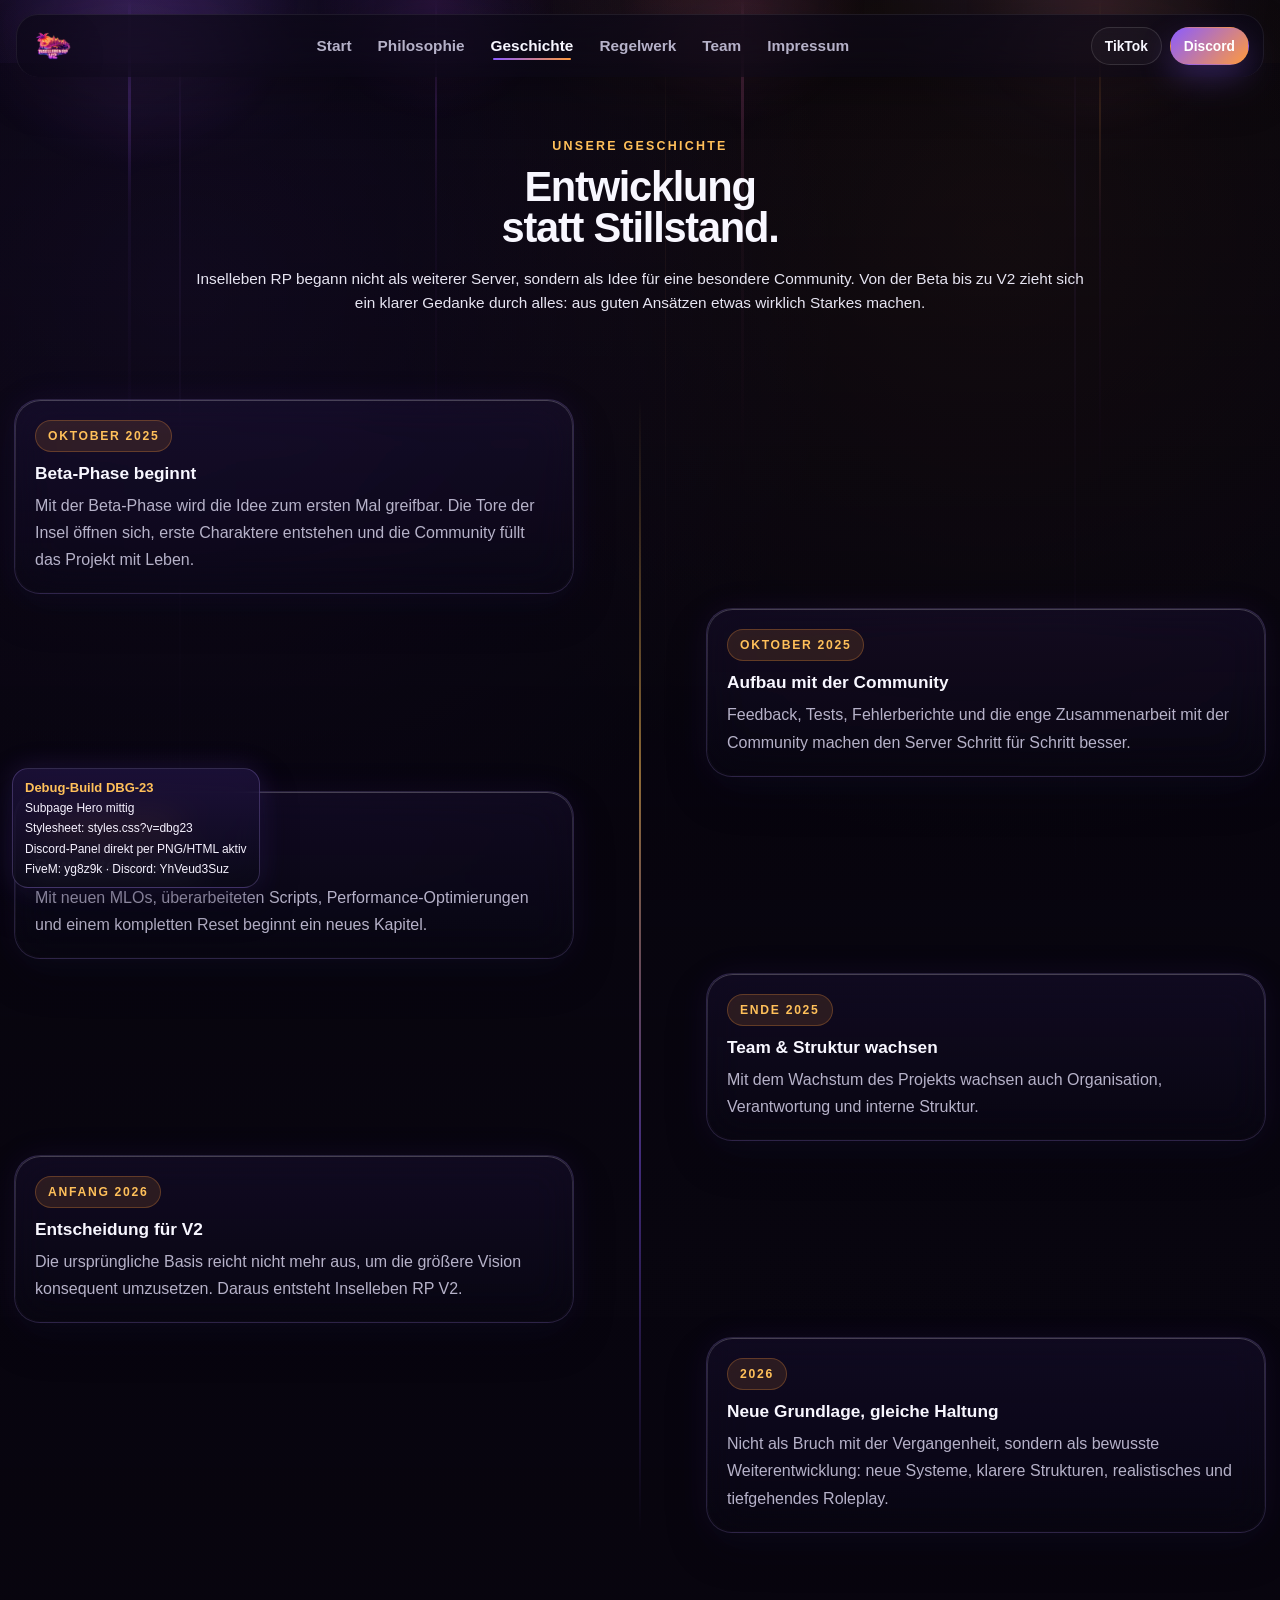
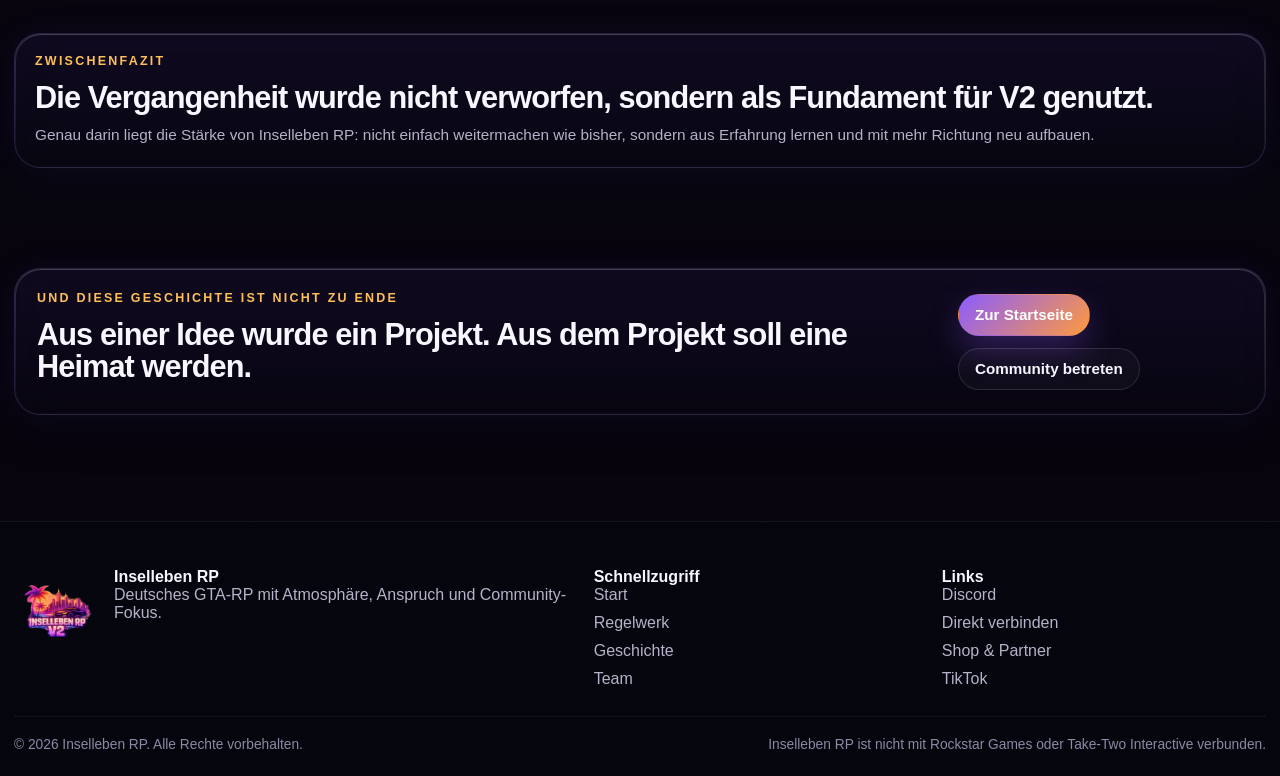
==== commit b2b26030: "dc" ====
--- a/geschichte.html
+++ b/geschichte.html
@@ -5,7 +5,7 @@
   <meta name="viewport" content="width=device-width, initial-scale=1">
   <title>Geschichte – Inselleben RP – Inselleben RP</title>
   <meta name="description" content="Inselleben RP – deutscher GTA-RP-FiveM-Server mit Fokus auf tiefgehendes, realistisches und gemeinschaftliches Roleplay.">
-  <link rel="stylesheet" href="assets/css/styles.css?v=dbg17">
+  <link rel="stylesheet" href="assets/css/styles.css?v=dbg23">
   
 </head>
 <body class="page-history" data-page="Geschichte">
@@ -113,6 +113,6 @@
       </div>
     </footer>
   </div>
-  <script src="assets/js/site.js?v=dbg17"></script>
+  <script src="assets/js/site.js?v=dbg23"></script>
 </body>
 </html>
--- a/assets/css/styles.css
+++ b/assets/css/styles.css
@@ -1349,3 +1349,363 @@
   .page-team .inner-hero h1,
   .page-imprint .inner-hero h1{max-width:10ch !important;}
 }
+
+
+/* === DBG-18 LIVE CARD + HEADER STATUS === */
+.live-spotlight-section{
+  padding: 8px 0 20px;
+}
+.live-spotlight-wrap{
+  display:flex;
+  justify-content:center;
+}
+.live-spotlight-card{
+  width:min(100%, 760px);
+  padding:22px 24px 20px;
+  background:
+    radial-gradient(circle at 18% 18%, rgba(139,92,255,.16), transparent 34%),
+    radial-gradient(circle at 82% 18%, rgba(57,213,255,.10), transparent 26%),
+    linear-gradient(180deg, rgba(33,24,60,.38), rgba(13,14,28,.34)) !important;
+  border-color: rgba(196,166,255,.22) !important;
+  box-shadow:
+    0 20px 52px rgba(5,8,16,.28),
+    inset 0 1px 0 rgba(255,255,255,.12),
+    0 0 42px rgba(139,92,255,.10) !important;
+  backdrop-filter: blur(28px) saturate(138%) !important;
+  -webkit-backdrop-filter: blur(28px) saturate(138%) !important;
+}
+.live-spotlight-card:hover{
+  transform: translateY(-3px);
+  border-color: rgba(211,186,255,.3) !important;
+  box-shadow:
+    0 26px 64px rgba(5,8,16,.34),
+    inset 0 1px 0 rgba(255,255,255,.14),
+    0 0 56px rgba(139,92,255,.16) !important;
+}
+.live-spotlight-top{
+  display:flex;
+  align-items:center;
+  justify-content:space-between;
+  gap:18px;
+  margin-bottom:18px;
+}
+.live-spotlight-brand{
+  display:flex;
+  align-items:center;
+  gap:16px;
+}
+.live-spotlight-logo{
+  width:68px;
+  height:68px;
+  border-radius:20px;
+  display:flex;
+  align-items:center;
+  justify-content:center;
+  background:linear-gradient(180deg, rgba(52,32,94,.55), rgba(23,18,42,.46));
+  border:1px solid rgba(207,184,255,.2);
+  box-shadow: inset 0 1px 0 rgba(255,255,255,.08);
+}
+.live-spotlight-logo img{
+  width:46px;
+  height:46px;
+  object-fit:contain;
+  filter:drop-shadow(0 10px 18px rgba(0,0,0,.28));
+}
+.live-spotlight-copy{
+  display:flex;
+  flex-direction:column;
+  gap:6px;
+}
+.live-spotlight-name{
+  font-size:1.36rem;
+  letter-spacing:-.02em;
+}
+.live-spotlight-state{
+  display:inline-flex;
+  align-items:center;
+  gap:8px;
+  color:#14f6a4;
+  font-weight:800;
+  letter-spacing:.1em;
+  text-transform:uppercase;
+  font-size:.78rem;
+}
+.live-spotlight-signal{
+  display:flex;
+  align-items:flex-end;
+  gap:6px;
+  min-width:46px;
+  justify-content:flex-end;
+}
+.live-spotlight-signal span{
+  display:block;
+  width:6px;
+  border-radius:999px;
+  background:linear-gradient(180deg, rgba(40,245,174,.96), rgba(21,188,118,.86));
+  box-shadow:0 0 16px rgba(36,212,122,.34);
+}
+.live-spotlight-signal span:nth-child(1){height:10px; opacity:.56;}
+.live-spotlight-signal span:nth-child(2){height:18px; opacity:.8;}
+.live-spotlight-signal span:nth-child(3){height:26px;}
+.live-spotlight-metric{
+  display:flex;
+  align-items:flex-end;
+  justify-content:space-between;
+  gap:16px;
+  margin-bottom:14px;
+}
+.live-spotlight-label{
+  color:var(--muted);
+  text-transform:uppercase;
+  letter-spacing:.18em;
+  font-size:.78rem;
+  font-weight:700;
+}
+.live-spotlight-count{
+  font-size:clamp(1.8rem, 3vw, 2.4rem);
+  line-height:1;
+  letter-spacing:-.03em;
+  white-space:nowrap;
+}
+.live-spotlight-progress{
+  width:100%;
+  height:12px;
+  border-radius:999px;
+  background:rgba(255,255,255,.08);
+  overflow:hidden;
+  box-shadow: inset 0 1px 0 rgba(255,255,255,.08);
+}
+.live-spotlight-progress-bar{
+  display:block;
+  height:100%;
+  width:0;
+  border-radius:inherit;
+  background:linear-gradient(90deg, var(--violet), #b46dff 38%, #ff9a3d 100%);
+  box-shadow:0 0 20px rgba(139,92,255,.28);
+  transition:width 320ms ease;
+}
+
+.header-live-badge{
+  min-height:40px;
+  padding:6px 12px 6px 8px;
+  display:inline-flex;
+  align-items:center;
+  gap:10px;
+  border-radius:18px;
+  border:1px solid rgba(207,184,255,.18);
+  background:
+    radial-gradient(circle at 18% 24%, rgba(139,92,255,.14), transparent 38%),
+    linear-gradient(180deg, rgba(25,20,46,.44), rgba(10,12,22,.34));
+  box-shadow:0 14px 28px rgba(0,0,0,.18), inset 0 1px 0 rgba(255,255,255,.08);
+  backdrop-filter:blur(16px) saturate(132%);
+  -webkit-backdrop-filter:blur(16px) saturate(132%);
+}
+.header-live-badge-logo{
+  width:28px;
+  height:28px;
+  border-radius:10px;
+  display:flex;
+  align-items:center;
+  justify-content:center;
+  background:rgba(255,255,255,.05);
+  border:1px solid rgba(255,255,255,.06);
+}
+.header-live-badge-logo img{
+  width:18px;
+  height:18px;
+  object-fit:contain;
+}
+.header-live-badge-copy{
+  display:flex;
+  flex-direction:column;
+  gap:2px;
+}
+.header-live-badge-state{
+  display:inline-flex;
+  align-items:center;
+  gap:6px;
+  font-size:.64rem;
+  text-transform:uppercase;
+  letter-spacing:.14em;
+  color:var(--muted);
+  line-height:1;
+}
+.header-live-badge-value{
+  font-size:1rem;
+  line-height:1.05;
+  letter-spacing:-.02em;
+}
+.header-live-badge:hover{
+  transform:translateY(-2px);
+  border-color: rgba(221,201,255,.26);
+  box-shadow:0 18px 34px rgba(0,0,0,.22), 0 0 28px rgba(139,92,255,.16);
+}
+
+.page-home .stats-grid{
+  grid-template-columns:repeat(4,minmax(0,1fr)) !important;
+  gap:12px !important;
+}
+.page-home .stat-card{
+  min-height:150px !important;
+  padding:18px 18px 16px !important;
+  display:flex !important;
+  flex-direction:column !important;
+  justify-content:flex-start !important;
+}
+.page-home .stat-card strong{
+  display:block !important;
+  margin-bottom:10px !important;
+  font-size:1.08rem !important;
+}
+.page-home .stat-card p{
+  display:block !important;
+  color:var(--text-soft) !important;
+  opacity:.92;
+}
+.page-home .stat-card[data-stat-card="discord"] p:empty{
+  display:none !important;
+}
+
+@media (max-width: 1280px){
+  .header-live-badge{
+    display:none;
+  }
+  .page-home .stats-grid{
+    grid-template-columns:repeat(2,minmax(0,1fr)) !important;
+  }
+}
+@media (max-width: 900px){
+  .live-spotlight-card{
+    width:100%;
+    padding:20px 18px 18px;
+  }
+  .live-spotlight-top{
+    gap:12px;
+  }
+  .live-spotlight-logo{
+    width:58px;
+    height:58px;
+  }
+  .live-spotlight-logo img{
+    width:40px;
+    height:40px;
+  }
+  .live-spotlight-name{
+    font-size:1.16rem;
+  }
+  .live-spotlight-count{
+    font-size:1.7rem;
+  }
+  .page-home .stats-grid{
+    grid-template-columns:1fr !important;
+  }
+}
+
+
+/* === DBG-23 DISCORD PANEL VISUAL === */
+.page-home .stat-card[data-stat-card="discord"]{
+  position:relative !important;
+  overflow:hidden !important;
+  isolation:isolate;
+  background:rgba(18,10,34,.12) !important;
+  border:1px solid rgba(226,205,255,.22) !important;
+  box-shadow:
+    inset 0 1px 0 rgba(255,255,255,.08),
+    0 22px 40px rgba(0,0,0,.24),
+    0 0 32px rgba(139,92,255,.14) !important;
+  backdrop-filter: blur(10px) saturate(1.14);
+  -webkit-backdrop-filter: blur(10px) saturate(1.14);
+}
+.page-home .stat-card[data-stat-card="discord"] .discord-panel-art{
+  position:absolute;
+  inset:0;
+  width:100%;
+  height:100%;
+  object-fit:cover;
+  object-position:center;
+  opacity:.86;
+  transform:scale(1.03);
+  filter:saturate(1.04) contrast(1.04) brightness(.92);
+  z-index:0;
+  pointer-events:none;
+}
+.page-home .stat-card[data-stat-card="discord"]::before{
+  content:"";
+  position:absolute;
+  inset:0;
+  background:
+    radial-gradient(circle at 14% 80%, rgba(255,168,60,.10), transparent 18%),
+    radial-gradient(circle at 84% 20%, rgba(186,104,255,.16), transparent 28%),
+    linear-gradient(135deg, rgba(16,10,32,.26) 0%, rgba(16,10,32,.10) 34%, rgba(255,255,255,.02) 52%, rgba(12,8,24,.18) 100%);
+  z-index:1;
+}
+.page-home .stat-card[data-stat-card="discord"]::after{
+  content:"";
+  position:absolute;
+  inset:0;
+  border-radius:inherit;
+  box-shadow: inset 0 0 0 1px rgba(255,255,255,.04);
+  z-index:1;
+}
+.page-home .stat-card[data-stat-card="discord"] > *:not(.discord-panel-art){
+  position:relative;
+  z-index:2;
+}
+.page-home .stat-card[data-stat-card="discord"] .stat-label{
+  color:rgba(241,233,255,.80);
+}
+.page-home .stat-card[data-stat-card="discord"] strong{
+  display:flex !important;
+  flex-direction:column !important;
+  align-items:flex-start !important;
+  justify-content:flex-end !important;
+  gap:8px !important;
+  margin-top:auto;
+  min-height:88px;
+}
+.page-home .stat-card[data-stat-card="discord"] .discord-count-number{
+  font-size:2.06rem;
+  line-height:.95;
+  font-weight:900;
+  letter-spacing:-.05em;
+  color:#fff;
+  text-shadow:0 10px 22px rgba(0,0,0,.34);
+}
+.page-home .stat-card[data-stat-card="discord"] .discord-count-copy{
+  display:inline-flex;
+  align-items:center;
+  gap:9px;
+  font-size:.88rem;
+  text-transform:uppercase;
+  letter-spacing:.18em;
+  color:#f6ebff;
+  text-shadow:0 2px 10px rgba(0,0,0,.28);
+}
+.page-home .stat-card[data-stat-card="discord"] .discord-count-copy::before{
+  content:"";
+  width:11px;
+  height:11px;
+  border-radius:999px;
+  background:#22c55e;
+  box-shadow:0 0 16px rgba(34,197,94,.62);
+}
+.page-home .stat-card[data-stat-card="discord"] p:empty,
+.page-home .stat-card[data-stat-card="discord"] p{
+  display:none !important;
+}
+.page-home .stat-card[data-stat-card="discord"]:hover .discord-panel-art{
+  opacity:.96;
+  transform:scale(1.07);
+}
+.page-home .stat-card[data-stat-card="discord"]:hover{
+  border-color:rgba(242,224,255,.28) !important;
+  box-shadow:
+    inset 0 1px 0 rgba(255,255,255,.1),
+    0 26px 46px rgba(0,0,0,.28),
+    0 0 40px rgba(168,85,247,.18) !important;
+}
+@media (max-width:900px){
+  .page-home .stat-card[data-stat-card="discord"] .discord-count-number{
+    font-size:1.72rem;
+  }
+}
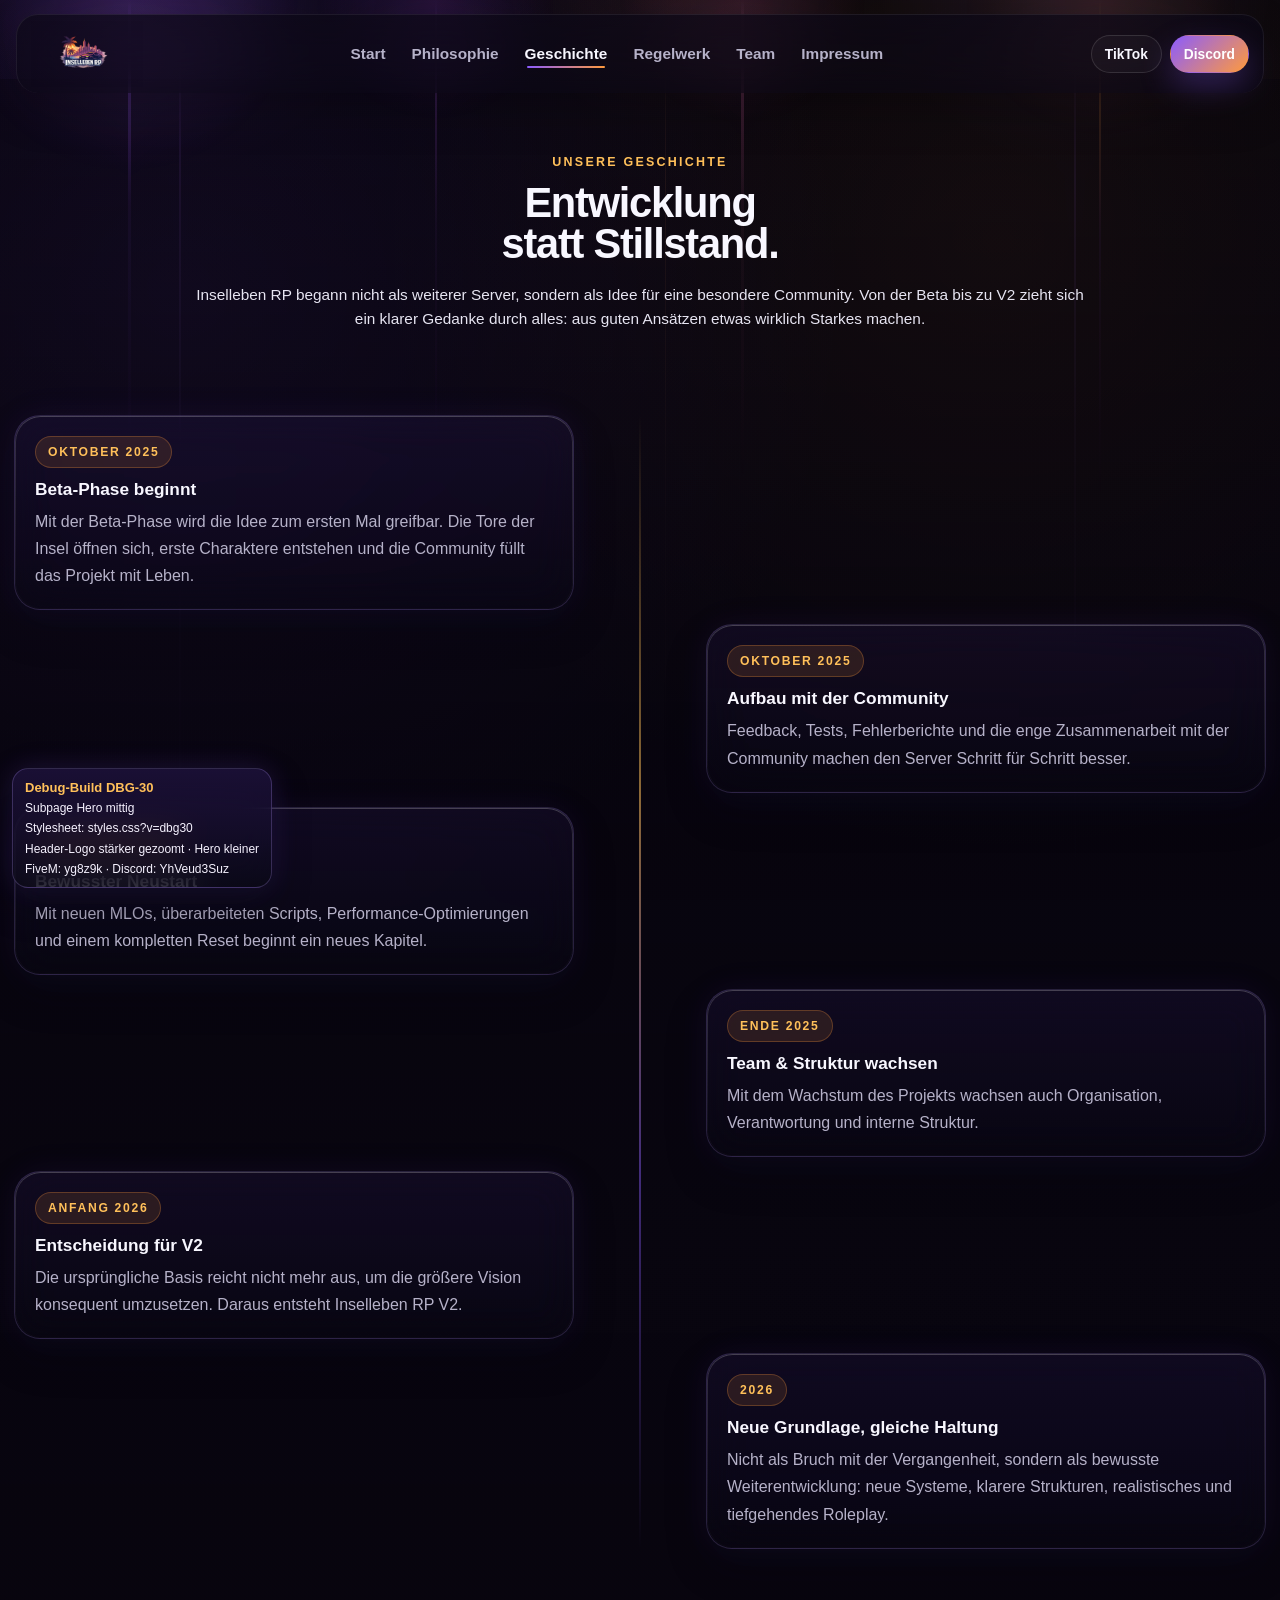
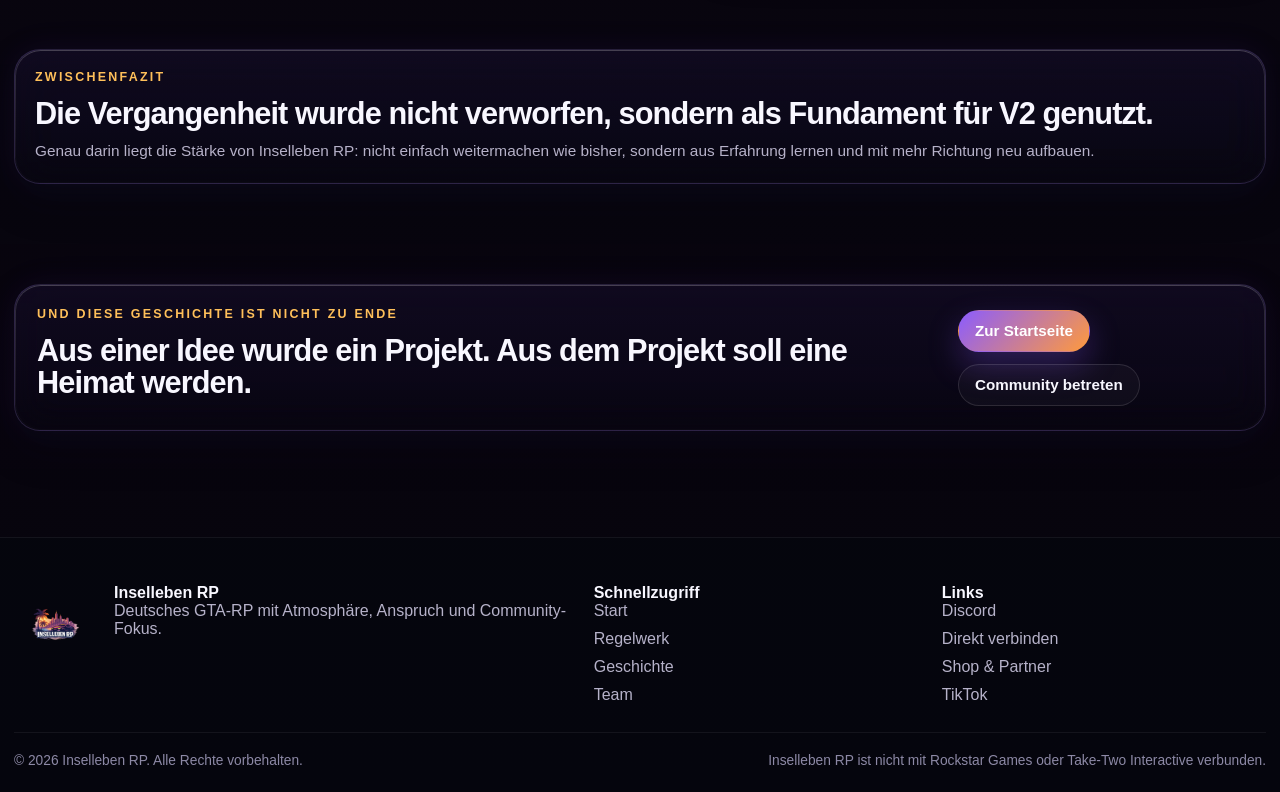
==== commit bfca3d09: "Add files via upload" ====
--- a/geschichte.html
+++ b/geschichte.html
@@ -5,7 +5,7 @@
   <meta name="viewport" content="width=device-width, initial-scale=1">
   <title>Geschichte – Inselleben RP – Inselleben RP</title>
   <meta name="description" content="Inselleben RP – deutscher GTA-RP-FiveM-Server mit Fokus auf tiefgehendes, realistisches und gemeinschaftliches Roleplay.">
-  <link rel="stylesheet" href="assets/css/styles.css?v=dbg23">
+  <link rel="stylesheet" href="assets/css/styles.css?v=dbg30">
   
 </head>
 <body class="page-history" data-page="Geschichte">
@@ -13,7 +13,7 @@
     <header class="site-header">
       <div class="container header-inner">
         <a href="index.html" class="brand">
-          <img src="assets/media/logo-v4-cropped.png" alt="Inselleben RP Logo">
+          <img src="assets/media/logo-v4-cropped.png?v=dbg29" alt="Inselleben RP Logo">
           
         </a>
 
@@ -81,7 +81,7 @@
       <div class="container footer-grid">
         <div>
           <div class="footer-brand">
-            <img src="assets/media/logo-v4-cropped.png" alt="Inselleben RP">
+            <img src="assets/media/logo-v4-cropped.png?v=dbg29" alt="Inselleben RP">
             <div>
               <strong>Inselleben RP</strong>
               <p>Deutsches GTA-RP mit Atmosphäre, Anspruch und Community-Fokus.</p>
@@ -113,6 +113,6 @@
       </div>
     </footer>
   </div>
-  <script src="assets/js/site.js?v=dbg23"></script>
+  <script src="assets/js/site.js?v=dbg30"></script>
 </body>
 </html>
--- a/assets/css/styles.css
+++ b/assets/css/styles.css
@@ -74,7 +74,7 @@
 @keyframes lightningPulse{
   0%,100%{opacity:.32;transform:translateY(0);}
   10%{opacity:.72;transform:translateY(4px);}
-  13%{opacity:.38;transform:translateY(0);}
+  13%{opacity:.54;transform:translateY(0);}
   28%{opacity:.58;transform:translateY(8px);}
   31%{opacity:.3;transform:translateY(0);}
   52%{opacity:.76;transform:translateY(6px);}
@@ -593,7 +593,7 @@
   6%{opacity:.95;}
   9%{opacity:.46;}
   22%{opacity:.82;}
-  25%{opacity:.38;}
+  25%{opacity:.58;}
   47%{opacity:.98;}
   50%{opacity:.4;}
   73%{opacity:.86;}
@@ -1602,110 +1602,343 @@
 }
 
 
-/* === DBG-23 DISCORD PANEL VISUAL === */
+/* === DBG-19 DISCORD PANEL VISUAL === */
 .page-home .stat-card[data-stat-card="discord"]{
   position:relative !important;
   overflow:hidden !important;
   isolation:isolate;
-  background:rgba(18,10,34,.12) !important;
-  border:1px solid rgba(226,205,255,.22) !important;
+  background:
+    linear-gradient(180deg, rgba(21,14,43,.24), rgba(15,11,30,.30)) !important;
+  border:1px solid rgba(216,190,255,.18) !important;
   box-shadow:
-    inset 0 1px 0 rgba(255,255,255,.08),
-    0 22px 40px rgba(0,0,0,.24),
-    0 0 32px rgba(139,92,255,.14) !important;
-  backdrop-filter: blur(10px) saturate(1.14);
-  -webkit-backdrop-filter: blur(10px) saturate(1.14);
-}
-.page-home .stat-card[data-stat-card="discord"] .discord-panel-art{
-  position:absolute;
-  inset:0;
-  width:100%;
-  height:100%;
-  object-fit:cover;
-  object-position:center;
-  opacity:.86;
-  transform:scale(1.03);
-  filter:saturate(1.04) contrast(1.04) brightness(.92);
-  z-index:0;
-  pointer-events:none;
+    inset 0 1px 0 rgba(255,255,255,.05),
+    0 20px 38px rgba(0,0,0,.24),
+    0 0 34px rgba(124,58,237,.12) !important;
 }
 .page-home .stat-card[data-stat-card="discord"]::before{
   content:"";
   position:absolute;
   inset:0;
   background:
-    radial-gradient(circle at 14% 80%, rgba(255,168,60,.10), transparent 18%),
-    radial-gradient(circle at 84% 20%, rgba(186,104,255,.16), transparent 28%),
-    linear-gradient(135deg, rgba(16,10,32,.26) 0%, rgba(16,10,32,.10) 34%, rgba(255,255,255,.02) 52%, rgba(12,8,24,.18) 100%);
-  z-index:1;
+    radial-gradient(circle at 16% 18%, rgba(255,181,85,.18), transparent 28%),
+    radial-gradient(circle at 82% 76%, rgba(168,85,247,.20), transparent 36%),
+    linear-gradient(135deg, rgba(16,10,34,.22), rgba(11,9,24,.08)),
+    var(--discord-bg, url("../media/discord-panel-bg-dbg19.webp")) center/cover no-repeat;
+  opacity:.34;
+  transform:scale(1.06);
+  filter:saturate(1.06) contrast(1.02);
+  z-index:-2;
 }
 .page-home .stat-card[data-stat-card="discord"]::after{
   content:"";
   position:absolute;
   inset:0;
-  border-radius:inherit;
-  box-shadow: inset 0 0 0 1px rgba(255,255,255,.04);
+  background:
+    linear-gradient(120deg, rgba(10,7,21,.22) 0%, rgba(10,7,21,.08) 30%, rgba(255,255,255,.02) 48%, rgba(10,7,21,.18) 100%);
+  backdrop-filter: blur(8px) saturate(1.05);
+  -webkit-backdrop-filter: blur(8px) saturate(1.05);
+  z-index:-1;
+}
+.page-home .stat-card[data-stat-card="discord"] .stat-label{
+  position:relative;
   z-index:1;
-}
-.page-home .stat-card[data-stat-card="discord"] > *:not(.discord-panel-art){
-  position:relative;
-  z-index:2;
-}
-.page-home .stat-card[data-stat-card="discord"] .stat-label{
-  color:rgba(241,233,255,.80);
 }
 .page-home .stat-card[data-stat-card="discord"] strong{
   display:flex !important;
   flex-direction:column !important;
   align-items:flex-start !important;
-  justify-content:flex-end !important;
-  gap:8px !important;
+  gap:6px !important;
   margin-top:auto;
-  min-height:88px;
+  position:relative;
+  z-index:1;
 }
 .page-home .stat-card[data-stat-card="discord"] .discord-count-number{
-  font-size:2.06rem;
-  line-height:.95;
-  font-weight:900;
-  letter-spacing:-.05em;
-  color:#fff;
-  text-shadow:0 10px 22px rgba(0,0,0,.34);
+  font-size:1.45rem;
+  line-height:1;
+  font-weight:800;
+  letter-spacing:-.03em;
+  text-shadow:0 2px 10px rgba(0,0,0,.22);
 }
 .page-home .stat-card[data-stat-card="discord"] .discord-count-copy{
   display:inline-flex;
   align-items:center;
-  gap:9px;
-  font-size:.88rem;
+  gap:8px;
+  font-size:.86rem;
   text-transform:uppercase;
-  letter-spacing:.18em;
-  color:#f6ebff;
-  text-shadow:0 2px 10px rgba(0,0,0,.28);
+  letter-spacing:.16em;
+  color:#e9d4ff;
+  opacity:.94;
 }
 .page-home .stat-card[data-stat-card="discord"] .discord-count-copy::before{
   content:"";
-  width:11px;
-  height:11px;
+  width:10px;
+  height:10px;
   border-radius:999px;
   background:#22c55e;
-  box-shadow:0 0 16px rgba(34,197,94,.62);
-}
-.page-home .stat-card[data-stat-card="discord"] p:empty,
+  box-shadow:0 0 14px rgba(34,197,94,.6);
+}
 .page-home .stat-card[data-stat-card="discord"] p{
-  display:none !important;
-}
-.page-home .stat-card[data-stat-card="discord"]:hover .discord-panel-art{
-  opacity:.96;
-  transform:scale(1.07);
+  position:relative;
+  z-index:1;
+  margin-top:6px !important;
+  font-size:.95rem !important;
+  color:rgba(244,239,255,.86) !important;
+  text-shadow:0 1px 8px rgba(0,0,0,.16);
+}
+.page-home .stat-card[data-stat-card="discord"]:hover::before{
+  opacity:.46;
+  transform:scale(1.09);
 }
 .page-home .stat-card[data-stat-card="discord"]:hover{
-  border-color:rgba(242,224,255,.28) !important;
+  border-color:rgba(236,216,255,.26) !important;
   box-shadow:
-    inset 0 1px 0 rgba(255,255,255,.1),
-    0 26px 46px rgba(0,0,0,.28),
+    inset 0 1px 0 rgba(255,255,255,.06),
+    0 24px 42px rgba(0,0,0,.28),
     0 0 40px rgba(168,85,247,.18) !important;
 }
 @media (max-width:900px){
   .page-home .stat-card[data-stat-card="discord"] .discord-count-number{
-    font-size:1.72rem;
-  }
-}
+    font-size:1.28rem;
+  }
+}
+
+
+/* === DBG-24 TWO LIVE PANELS === */
+.dual-live-section{padding:12px 0 26px;}
+.dual-live-grid{display:grid;grid-template-columns:repeat(2,minmax(0,1fr));gap:16px;align-items:stretch;}
+.dual-live-card{position:relative;overflow:hidden;min-height:180px;padding:0;isolation:isolate;background:linear-gradient(180deg, rgba(23,18,43,.36), rgba(12,11,24,.44)) !important;border:1px solid rgba(216,190,255,.18) !important;box-shadow:inset 0 1px 0 rgba(255,255,255,.05),0 20px 38px rgba(0,0,0,.24),0 0 34px rgba(124,58,237,.12) !important;}
+.dual-live-card:hover{transform:translateY(-3px);border-color:rgba(236,216,255,.28) !important;box-shadow:inset 0 1px 0 rgba(255,255,255,.06),0 24px 42px rgba(0,0,0,.28),0 0 40px rgba(168,85,247,.18) !important;}
+.dual-live-bg{position:absolute;inset:auto -2% -14% auto;max-width:none;pointer-events:none;z-index:-3;opacity:.38;filter:drop-shadow(0 18px 30px rgba(0,0,0,.26)) saturate(1.04);transition:transform .3s ease,opacity .3s ease;user-select:none;}
+.dual-live-bg-server{width:72%;right:-3%;bottom:-18%;object-fit:contain;filter:drop-shadow(0 18px 30px rgba(0,0,0,.26)) saturate(1.06) brightness(1.03);}
+.dual-live-bg-discord{width:82%;right:-8%;bottom:-14%;object-fit:contain;filter:drop-shadow(0 18px 30px rgba(0,0,0,.26)) saturate(1.08) brightness(1.05);}
+.dual-live-card:hover .dual-live-bg{opacity:.82;transform:scale(1.03);}
+.dual-live-overlay{position:absolute;inset:0;z-index:-2;background:linear-gradient(110deg, rgba(8,7,20,.08) 0%, rgba(8,7,20,.20) 16%, rgba(8,7,20,.58) 42%, rgba(8,7,20,.78) 58%, rgba(8,7,20,.76) 100%),radial-gradient(circle at 84% 76%, rgba(168,85,247,.20), transparent 28%),radial-gradient(circle at 18% 12%, rgba(255,181,85,.14), transparent 24%);backdrop-filter:blur(8px) saturate(1.06);-webkit-backdrop-filter:blur(8px) saturate(1.06);}
+.dual-live-content{position:relative;z-index:1;display:flex;flex-direction:column;justify-content:flex-end;height:100%;padding:20px 22px;}
+.dual-live-label{display:block;margin-bottom:10px;color:#c7c2db;text-transform:uppercase;letter-spacing:.16em;font-size:.78rem;font-weight:700;}
+.dual-live-title{display:block;font-size:1.55rem;line-height:1.03;letter-spacing:-.03em;margin-bottom:10px;max-width:14ch;}
+.dual-live-meta{display:inline-flex;align-items:center;gap:8px;color:#e9d4ff;font-size:.84rem;text-transform:uppercase;letter-spacing:.14em;font-weight:700;margin-bottom:18px;}
+.dual-live-count{font-size:2.35rem;line-height:1;letter-spacing:-.04em;font-weight:800;text-shadow:0 2px 10px rgba(0,0,0,.22);}
+.page-home .stats-grid{display:none !important;}
+.page-home .live-spotlight-section{display:none !important;}
+@media (max-width: 980px){.dual-live-grid{grid-template-columns:1fr;}.dual-live-card{min-height:168px;}.dual-live-bg-server,.dual-live-bg-discord{width:62%;opacity:.52;}.dual-live-title{font-size:1.34rem;}.dual-live-count{font-size:2rem;}}
+
+
+/* === DBG-28 LOGO SCALE + HEADER LIVE BADGE WATERMARK === */
+.site-header .header-inner{
+  min-height:78px;
+}
+.site-header .brand{
+  width:92px;
+  height:58px;
+  flex:0 0 92px;
+  overflow:hidden;
+  display:flex;
+  align-items:center;
+  justify-content:flex-start;
+}
+.site-header .brand img{
+  height:92px;
+  max-width:none;
+  width:auto;
+  transform:translateX(-5px) translateY(1px) scale(1.18);
+  transform-origin:left center;
+  filter:drop-shadow(0 10px 24px rgba(0,0,0,.34));
+}
+
+.page-home .hero-logo-shell{
+  width:min(1020px, 80vw);
+}
+.page-home .hero-logo-main{
+  width:108%;
+  max-width:108%;
+  margin-left:-4%;
+}
+
+.header-live-badge{
+  position:relative;
+  overflow:hidden;
+  min-height:46px;
+  min-width:144px;
+  padding:7px 16px 7px 14px;
+  border-radius:18px;
+  border:1px solid rgba(208,184,255,.18);
+  background:
+    radial-gradient(circle at 18% 24%, rgba(139,92,255,.16), transparent 40%),
+    linear-gradient(180deg, rgba(23,18,43,.40), rgba(11,12,24,.36));
+  box-shadow:0 16px 30px rgba(0,0,0,.18), inset 0 1px 0 rgba(255,255,255,.08);
+}
+.header-live-badge::before{
+  content:"";
+  position:absolute;
+  inset:0;
+  background:linear-gradient(120deg, rgba(255,255,255,.04), rgba(255,255,255,0) 30%, rgba(255,255,255,.02) 55%, rgba(0,0,0,.05) 100%);
+  pointer-events:none;
+}
+.header-live-badge-bg{
+  position:absolute;
+  right:-12px;
+  top:50%;
+  width:74px;
+  max-width:none;
+  transform:translateY(-50%) scale(1.1);
+  opacity:.24;
+  filter:drop-shadow(0 14px 20px rgba(0,0,0,.18)) saturate(1.08);
+  pointer-events:none;
+  user-select:none;
+}
+.header-live-badge .header-live-badge-logo{display:none !important;}
+.header-live-badge-copy{
+  position:relative;
+  z-index:1;
+  display:flex;
+  flex-direction:column;
+  align-items:flex-start;
+  gap:4px;
+}
+.header-live-badge-state{
+  gap:6px;
+  font-size:.64rem;
+  letter-spacing:.18em;
+}
+.header-live-badge-value{
+  font-size:1.12rem;
+  line-height:1;
+  letter-spacing:-.03em;
+}
+.header-live-badge:hover{
+  transform:translateY(-2px);
+  border-color:rgba(225,205,255,.28);
+  box-shadow:0 18px 34px rgba(0,0,0,.22), 0 0 30px rgba(139,92,255,.18);
+}
+.header-live-badge:hover .header-live-badge-bg{
+  opacity:.34;
+  transform:translateY(-50%) scale(1.16);
+}
+
+.dual-live-card{
+  min-height:188px;
+}
+.dual-live-bg{
+  opacity:.54;
+}
+.dual-live-bg-server{
+  width:80%;
+  right:-4%;
+  bottom:-18%;
+  opacity:.58;
+  filter:drop-shadow(0 18px 30px rgba(0,0,0,.24)) saturate(1.08) brightness(1.06);
+}
+.dual-live-bg-discord{
+  width:88%;
+  right:-8%;
+  bottom:-12%;
+  opacity:.56;
+  filter:drop-shadow(0 18px 30px rgba(0,0,0,.24)) saturate(1.08) brightness(1.06);
+}
+.dual-live-overlay{
+  background:
+    linear-gradient(110deg, rgba(8,7,20,.12) 0%, rgba(8,7,20,.20) 18%, rgba(8,7,20,.46) 42%, rgba(8,7,20,.66) 60%, rgba(8,7,20,.70) 100%),
+    radial-gradient(circle at 84% 76%, rgba(168,85,247,.20), transparent 28%),
+    radial-gradient(circle at 18% 12%, rgba(255,181,85,.14), transparent 24%);
+  backdrop-filter:blur(7px) saturate(1.05);
+  -webkit-backdrop-filter:blur(7px) saturate(1.05);
+}
+.dual-live-card:hover .dual-live-bg{
+  opacity:.88;
+  transform:scale(1.035);
+}
+
+@media (max-width: 1040px){
+  .page-home .hero-logo-shell{
+    width:min(860px, 84vw);
+  }
+}
+@media (max-width: 760px){
+  .site-header .header-inner{min-height:64px;}
+  .site-header .brand{width:72px;height:46px;flex-basis:72px;}
+  .site-header .brand img{height:70px;transform:translateX(-4px) scale(1.12);}
+  .page-home .hero-logo-shell{width:min(94vw, 620px);}
+  .page-home .hero-logo-main{width:104%;max-width:104%;margin-left:-2%;}
+}
+
+/* === DBG-30 HEADER LOGO ZOOM + HERO SIZE REBALANCE === */
+.site-header .brand{
+  width:112px;
+  height:66px;
+  flex:0 0 112px;
+  overflow:hidden;
+  display:flex;
+  align-items:center;
+  justify-content:center;
+}
+.site-header .brand img{
+  height:112px;
+  max-width:none;
+  width:auto;
+  transform:translateX(-2px) translateY(1px) scale(1.96);
+  transform-origin:center center;
+  filter:drop-shadow(0 12px 26px rgba(0,0,0,.36));
+}
+
+.page-home .hero-logo-shell{
+  width:min(960px, 74vw) !important;
+  max-width:960px !important;
+}
+.page-home .hero-logo-main{
+  width:108% !important;
+  max-width:108% !important;
+  margin-left:-4% !important;
+}
+.page-home .hero-tagline-main{
+  margin-top:-12px !important;
+}
+.page-home .hero-buttons-centered{
+  margin-top:12px !important;
+}
+
+@media (max-width: 1280px){
+  .page-home .hero-logo-shell{
+    width:min(900px, 80vw) !important;
+    max-width:900px !important;
+  }
+}
+@media (max-width: 1040px){
+  .site-header .brand{
+    width:92px;
+    height:58px;
+    flex-basis:92px;
+  }
+  .site-header .brand img{
+    height:94px;
+    transform:translateX(-2px) scale(1.72);
+  }
+  .page-home .hero-logo-shell{
+    width:min(820px, 84vw) !important;
+    max-width:820px !important;
+  }
+  .page-home .hero-logo-main{
+    width:106% !important;
+    max-width:106% !important;
+    margin-left:-3% !important;
+  }
+}
+@media (max-width: 760px){
+  .site-header .brand{
+    width:78px;
+    height:48px;
+    flex-basis:78px;
+  }
+  .site-header .brand img{
+    height:72px;
+    transform:translateX(-1px) scale(1.46);
+  }
+  .page-home .hero-logo-shell{
+    width:min(94vw, 640px) !important;
+    max-width:640px !important;
+  }
+  .page-home .hero-logo-main{
+    width:104% !important;
+    max-width:104% !important;
+    margin-left:-2% !important;
+  }
+}
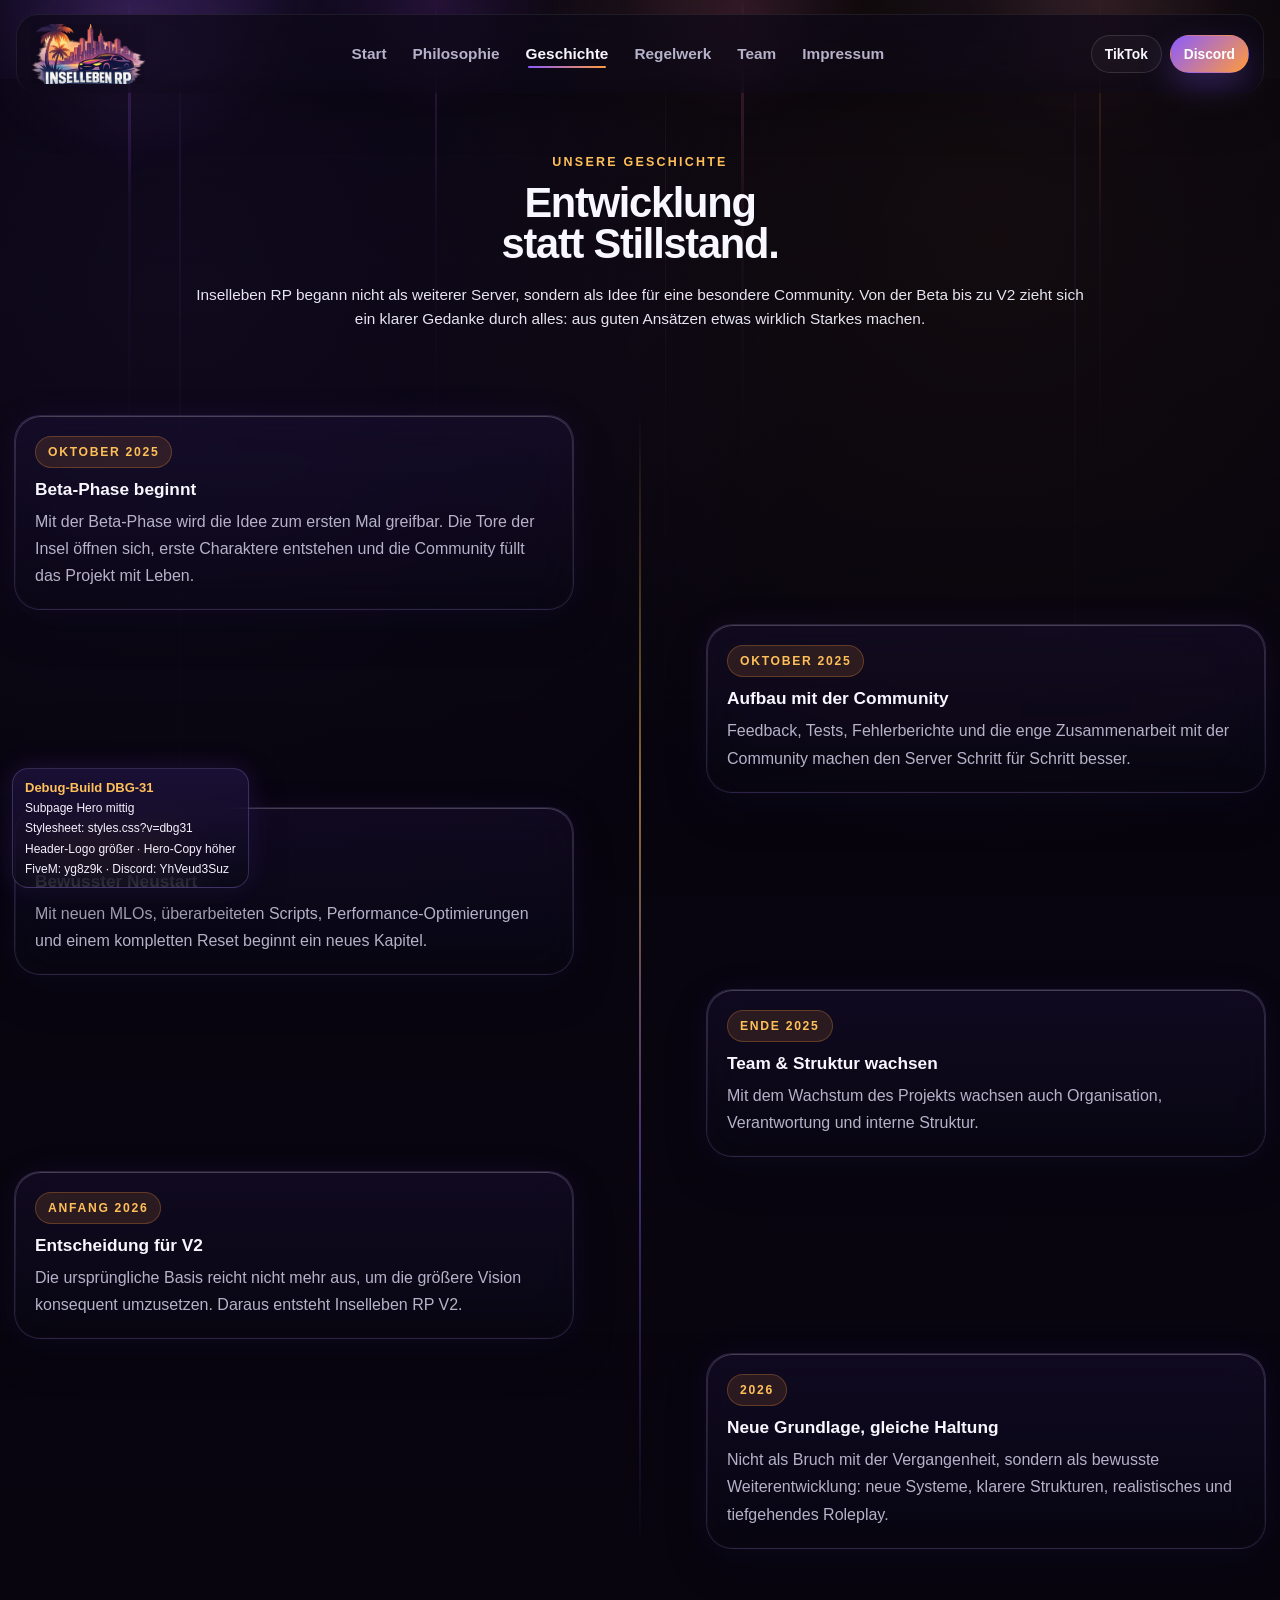
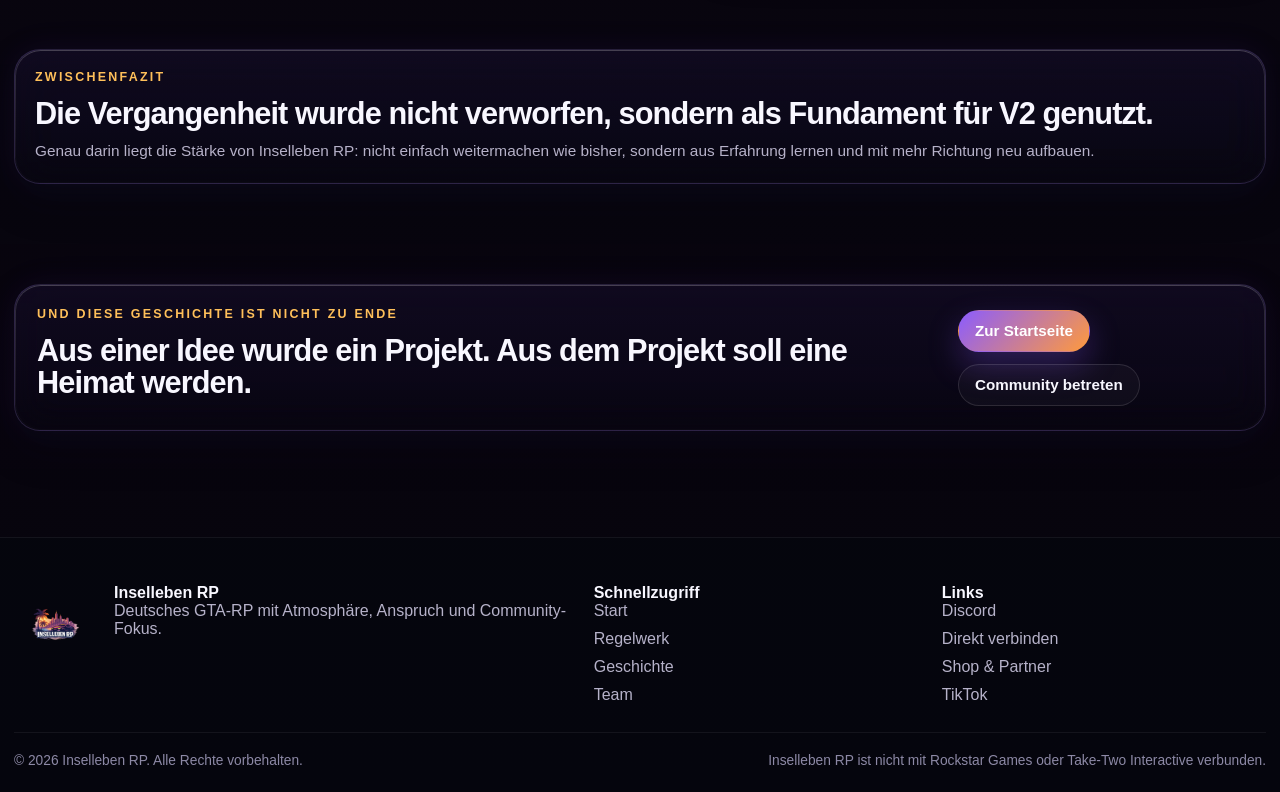
==== commit 1bc127c0: "Add files via upload" ====
--- a/geschichte.html
+++ b/geschichte.html
@@ -5,7 +5,7 @@
   <meta name="viewport" content="width=device-width, initial-scale=1">
   <title>Geschichte – Inselleben RP – Inselleben RP</title>
   <meta name="description" content="Inselleben RP – deutscher GTA-RP-FiveM-Server mit Fokus auf tiefgehendes, realistisches und gemeinschaftliches Roleplay.">
-  <link rel="stylesheet" href="assets/css/styles.css?v=dbg30">
+  <link rel="stylesheet" href="assets/css/styles.css?v=dbg31">
   
 </head>
 <body class="page-history" data-page="Geschichte">
@@ -13,7 +13,7 @@
     <header class="site-header">
       <div class="container header-inner">
         <a href="index.html" class="brand">
-          <img src="assets/media/logo-v4-cropped.png?v=dbg29" alt="Inselleben RP Logo">
+          <img class="brand-header-logo" src="assets/media/logo-header-dbg31.png?v=dbg31" alt="Inselleben RP Logo">
           
         </a>
 
@@ -113,6 +113,6 @@
       </div>
     </footer>
   </div>
-  <script src="assets/js/site.js?v=dbg30"></script>
+  <script src="assets/js/site.js?v=dbg31"></script>
 </body>
 </html>
--- a/assets/css/styles.css
+++ b/assets/css/styles.css
@@ -1941,4 +1941,86 @@
     max-width:104% !important;
     margin-left:-2% !important;
   }
-}+}
+
+/* === DBG-31 HEADER LOGO BIGGER + HERO COPY HIGHER === */
+.site-header .brand{
+  width:124px !important;
+  height:64px !important;
+  flex:0 0 124px !important;
+  overflow:hidden !important;
+  display:flex !important;
+  align-items:center !important;
+  justify-content:center !important;
+}
+.site-header .brand img.brand-header-logo{
+  width:122px !important;
+  height:auto !important;
+  max-width:none !important;
+  transform:translateY(1px) scale(1.08) !important;
+  transform-origin:center center !important;
+  filter:drop-shadow(0 12px 28px rgba(0,0,0,.38)) !important;
+}
+
+.page-home .hero-focus-section{
+  padding:8px 0 0 !important;
+}
+.page-home .hero-focus-inner{
+  transform:translateY(-18px) !important;
+}
+.page-home .hero-tagline-main{
+  margin-top:-20px !important;
+}
+.page-home .hero-buttons-centered{
+  margin-top:4px !important;
+}
+
+@media (max-width: 1280px){
+  .site-header .brand{
+    width:114px !important;
+    height:60px !important;
+    flex-basis:114px !important;
+  }
+  .site-header .brand img.brand-header-logo{
+    width:112px !important;
+  }
+  .page-home .hero-focus-inner{
+    transform:translateY(-14px) !important;
+  }
+}
+@media (max-width: 1040px){
+  .site-header .brand{
+    width:96px !important;
+    height:54px !important;
+    flex-basis:96px !important;
+  }
+  .site-header .brand img.brand-header-logo{
+    width:94px !important;
+  }
+  .page-home .hero-focus-inner{
+    transform:translateY(-10px) !important;
+  }
+  .page-home .hero-tagline-main{
+    margin-top:-14px !important;
+  }
+}
+@media (max-width: 760px){
+  .site-header .brand{
+    width:84px !important;
+    height:46px !important;
+    flex-basis:84px !important;
+  }
+  .site-header .brand img.brand-header-logo{
+    width:82px !important;
+    transform:translateY(0) scale(1.03) !important;
+  }
+  .page-home .hero-focus-inner{
+    transform:none !important;
+  }
+  .page-home .hero-tagline-main{
+    margin-top:-6px !important;
+  }
+  .page-home .hero-buttons-centered{
+    margin-top:2px !important;
+  }
+}
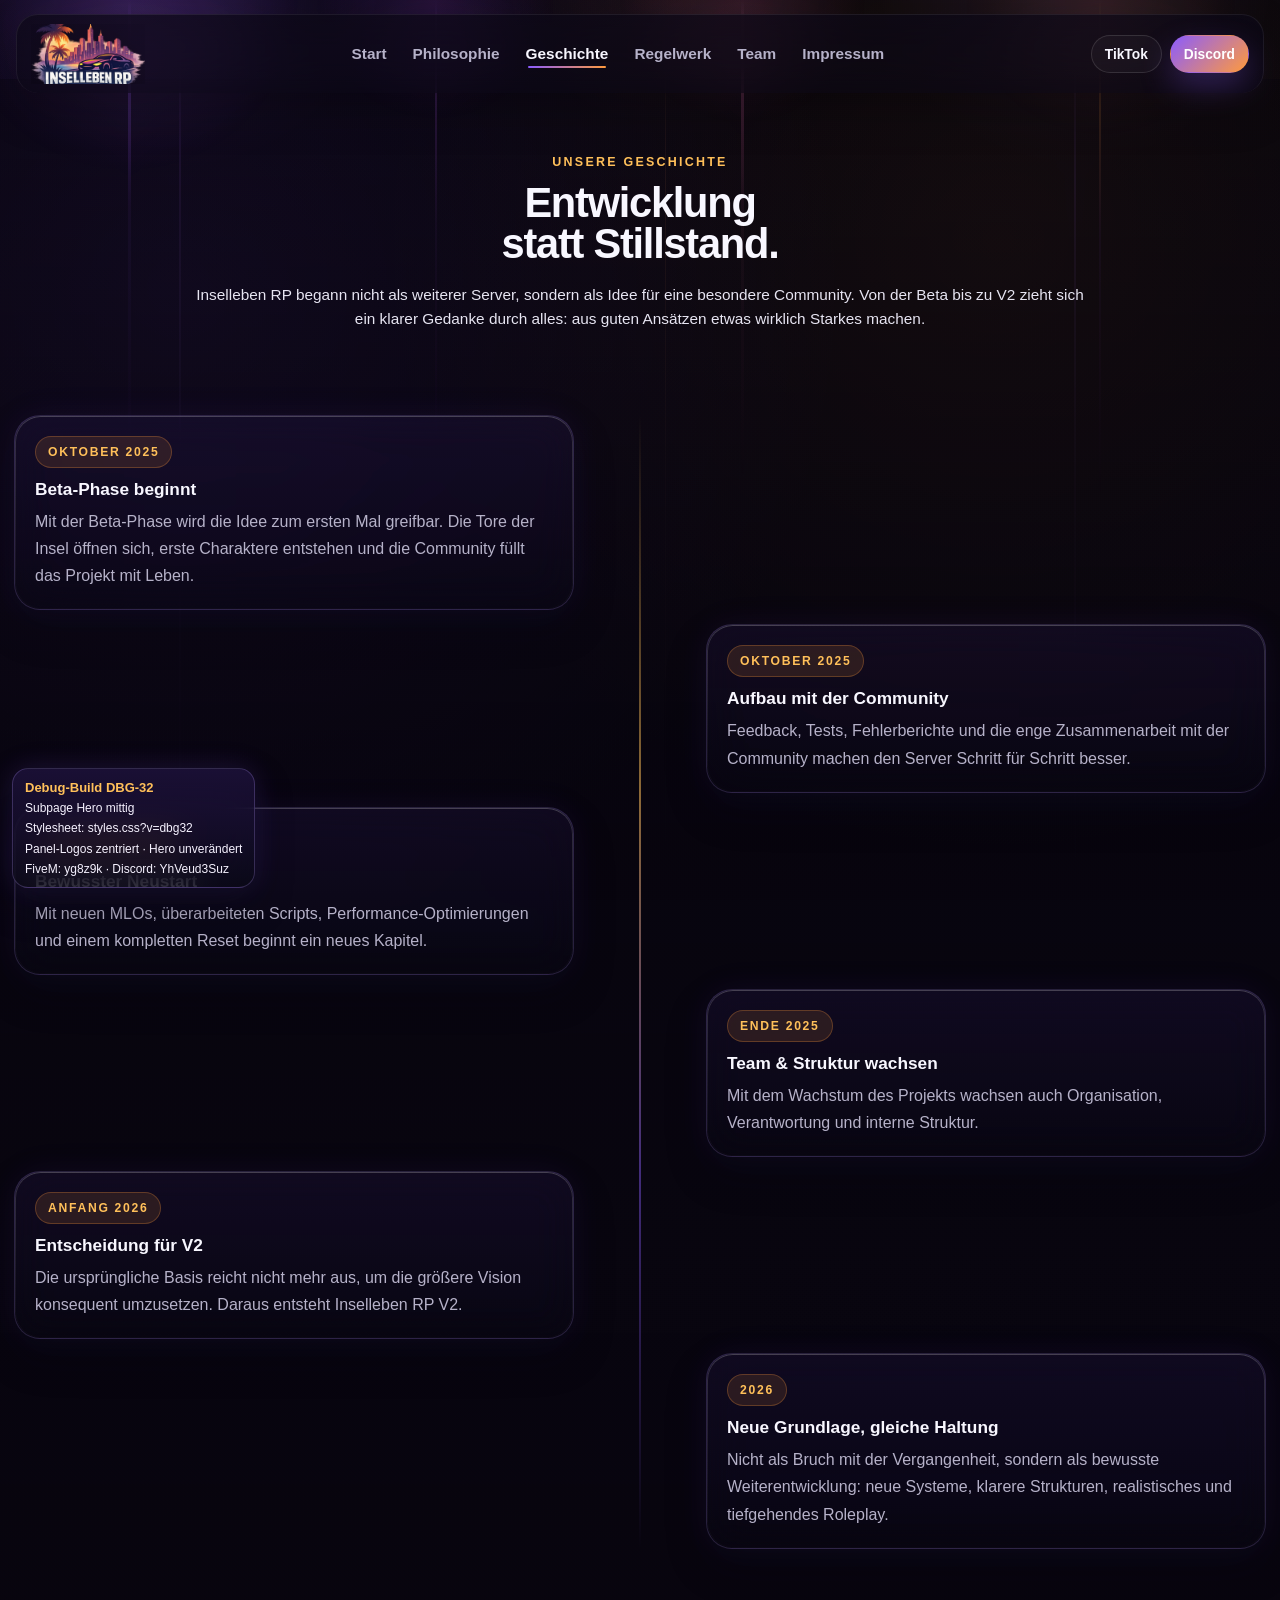
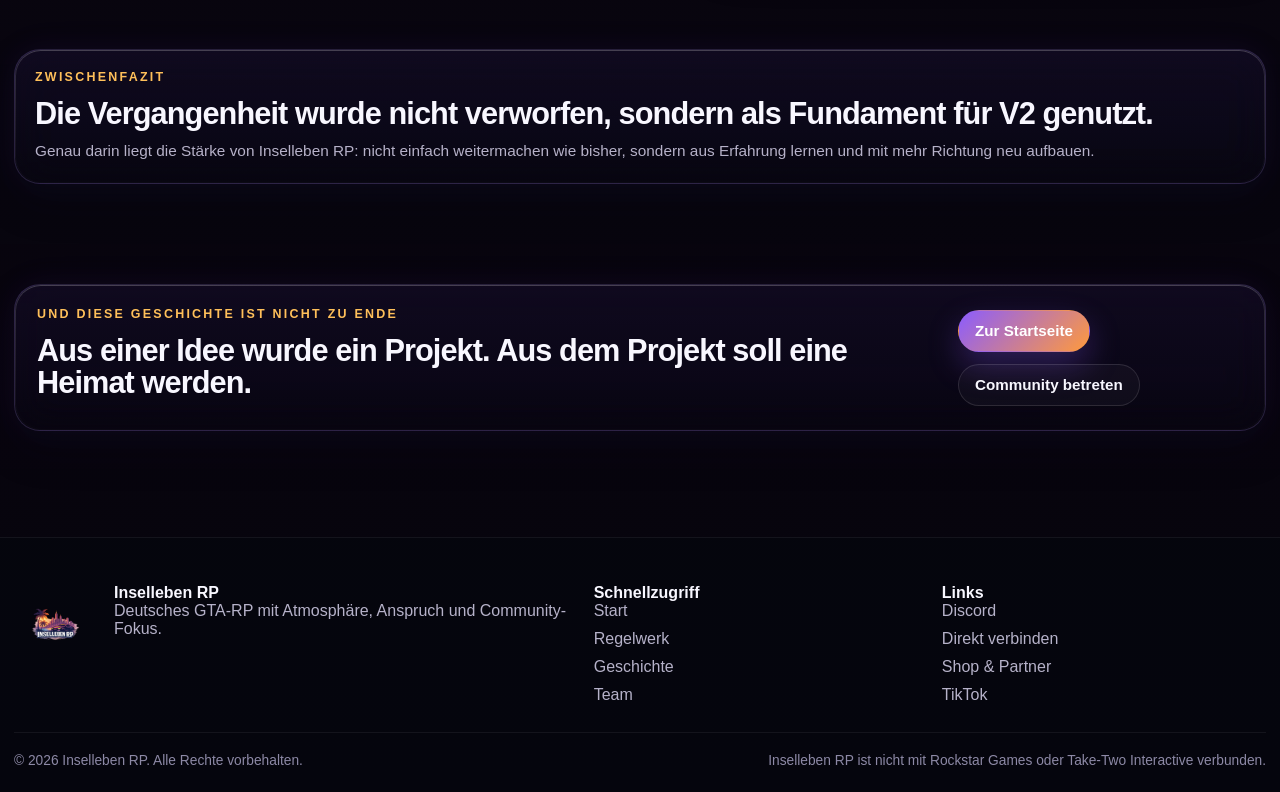
==== commit 15e034dc: "Add files via upload" ====
--- a/geschichte.html
+++ b/geschichte.html
@@ -5,7 +5,7 @@
   <meta name="viewport" content="width=device-width, initial-scale=1">
   <title>Geschichte – Inselleben RP – Inselleben RP</title>
   <meta name="description" content="Inselleben RP – deutscher GTA-RP-FiveM-Server mit Fokus auf tiefgehendes, realistisches und gemeinschaftliches Roleplay.">
-  <link rel="stylesheet" href="assets/css/styles.css?v=dbg31">
+  <link rel="stylesheet" href="assets/css/styles.css?v=dbg32">
   
 </head>
 <body class="page-history" data-page="Geschichte">
@@ -113,6 +113,6 @@
       </div>
     </footer>
   </div>
-  <script src="assets/js/site.js?v=dbg31"></script>
+  <script src="assets/js/site.js?v=dbg32"></script>
 </body>
 </html>
--- a/assets/css/styles.css
+++ b/assets/css/styles.css
@@ -1708,10 +1708,12 @@
 .dual-live-grid{display:grid;grid-template-columns:repeat(2,minmax(0,1fr));gap:16px;align-items:stretch;}
 .dual-live-card{position:relative;overflow:hidden;min-height:180px;padding:0;isolation:isolate;background:linear-gradient(180deg, rgba(23,18,43,.36), rgba(12,11,24,.44)) !important;border:1px solid rgba(216,190,255,.18) !important;box-shadow:inset 0 1px 0 rgba(255,255,255,.05),0 20px 38px rgba(0,0,0,.24),0 0 34px rgba(124,58,237,.12) !important;}
 .dual-live-card:hover{transform:translateY(-3px);border-color:rgba(236,216,255,.28) !important;box-shadow:inset 0 1px 0 rgba(255,255,255,.06),0 24px 42px rgba(0,0,0,.28),0 0 40px rgba(168,85,247,.18) !important;}
-.dual-live-bg{position:absolute;inset:auto -2% -14% auto;max-width:none;pointer-events:none;z-index:-3;opacity:.38;filter:drop-shadow(0 18px 30px rgba(0,0,0,.26)) saturate(1.04);transition:transform .3s ease,opacity .3s ease;user-select:none;}
-.dual-live-bg-server{width:72%;right:-3%;bottom:-18%;object-fit:contain;filter:drop-shadow(0 18px 30px rgba(0,0,0,.26)) saturate(1.06) brightness(1.03);}
-.dual-live-bg-discord{width:82%;right:-8%;bottom:-14%;object-fit:contain;filter:drop-shadow(0 18px 30px rgba(0,0,0,.26)) saturate(1.08) brightness(1.05);}
-.dual-live-card:hover .dual-live-bg{opacity:.82;transform:scale(1.03);}
+.dual-live-bg{position:absolute;inset:auto;max-width:none;pointer-events:none;z-index:-3;opacity:.42;filter:drop-shadow(0 18px 30px rgba(0,0,0,.26)) saturate(1.04);transition:transform .3s ease,opacity .3s ease;user-select:none;}
+.dual-live-bg-server{width:80%;left:50%;top:54%;right:auto;bottom:auto;object-fit:contain;transform:translate(-50%,-50%);filter:drop-shadow(0 18px 30px rgba(0,0,0,.26)) saturate(1.06) brightness(1.03);}
+.dual-live-bg-discord{width:78%;left:50%;top:50%;right:auto;bottom:auto;object-fit:contain;transform:translate(-50%,-50%);filter:drop-shadow(0 18px 30px rgba(0,0,0,.26)) saturate(1.08) brightness(1.05);}
+.dual-live-card:hover .dual-live-bg{opacity:.86;}
+.dual-live-card:hover .dual-live-bg-server{transform:translate(-50%,-50%) scale(1.03);}
+.dual-live-card:hover .dual-live-bg-discord{transform:translate(-50%,-50%) scale(1.03);}
 .dual-live-overlay{position:absolute;inset:0;z-index:-2;background:linear-gradient(110deg, rgba(8,7,20,.08) 0%, rgba(8,7,20,.20) 16%, rgba(8,7,20,.58) 42%, rgba(8,7,20,.78) 58%, rgba(8,7,20,.76) 100%),radial-gradient(circle at 84% 76%, rgba(168,85,247,.20), transparent 28%),radial-gradient(circle at 18% 12%, rgba(255,181,85,.14), transparent 24%);backdrop-filter:blur(8px) saturate(1.06);-webkit-backdrop-filter:blur(8px) saturate(1.06);}
 .dual-live-content{position:relative;z-index:1;display:flex;flex-direction:column;justify-content:flex-end;height:100%;padding:20px 22px;}
 .dual-live-label{display:block;margin-bottom:10px;color:#c7c2db;text-transform:uppercase;letter-spacing:.16em;font-size:.78rem;font-weight:700;}
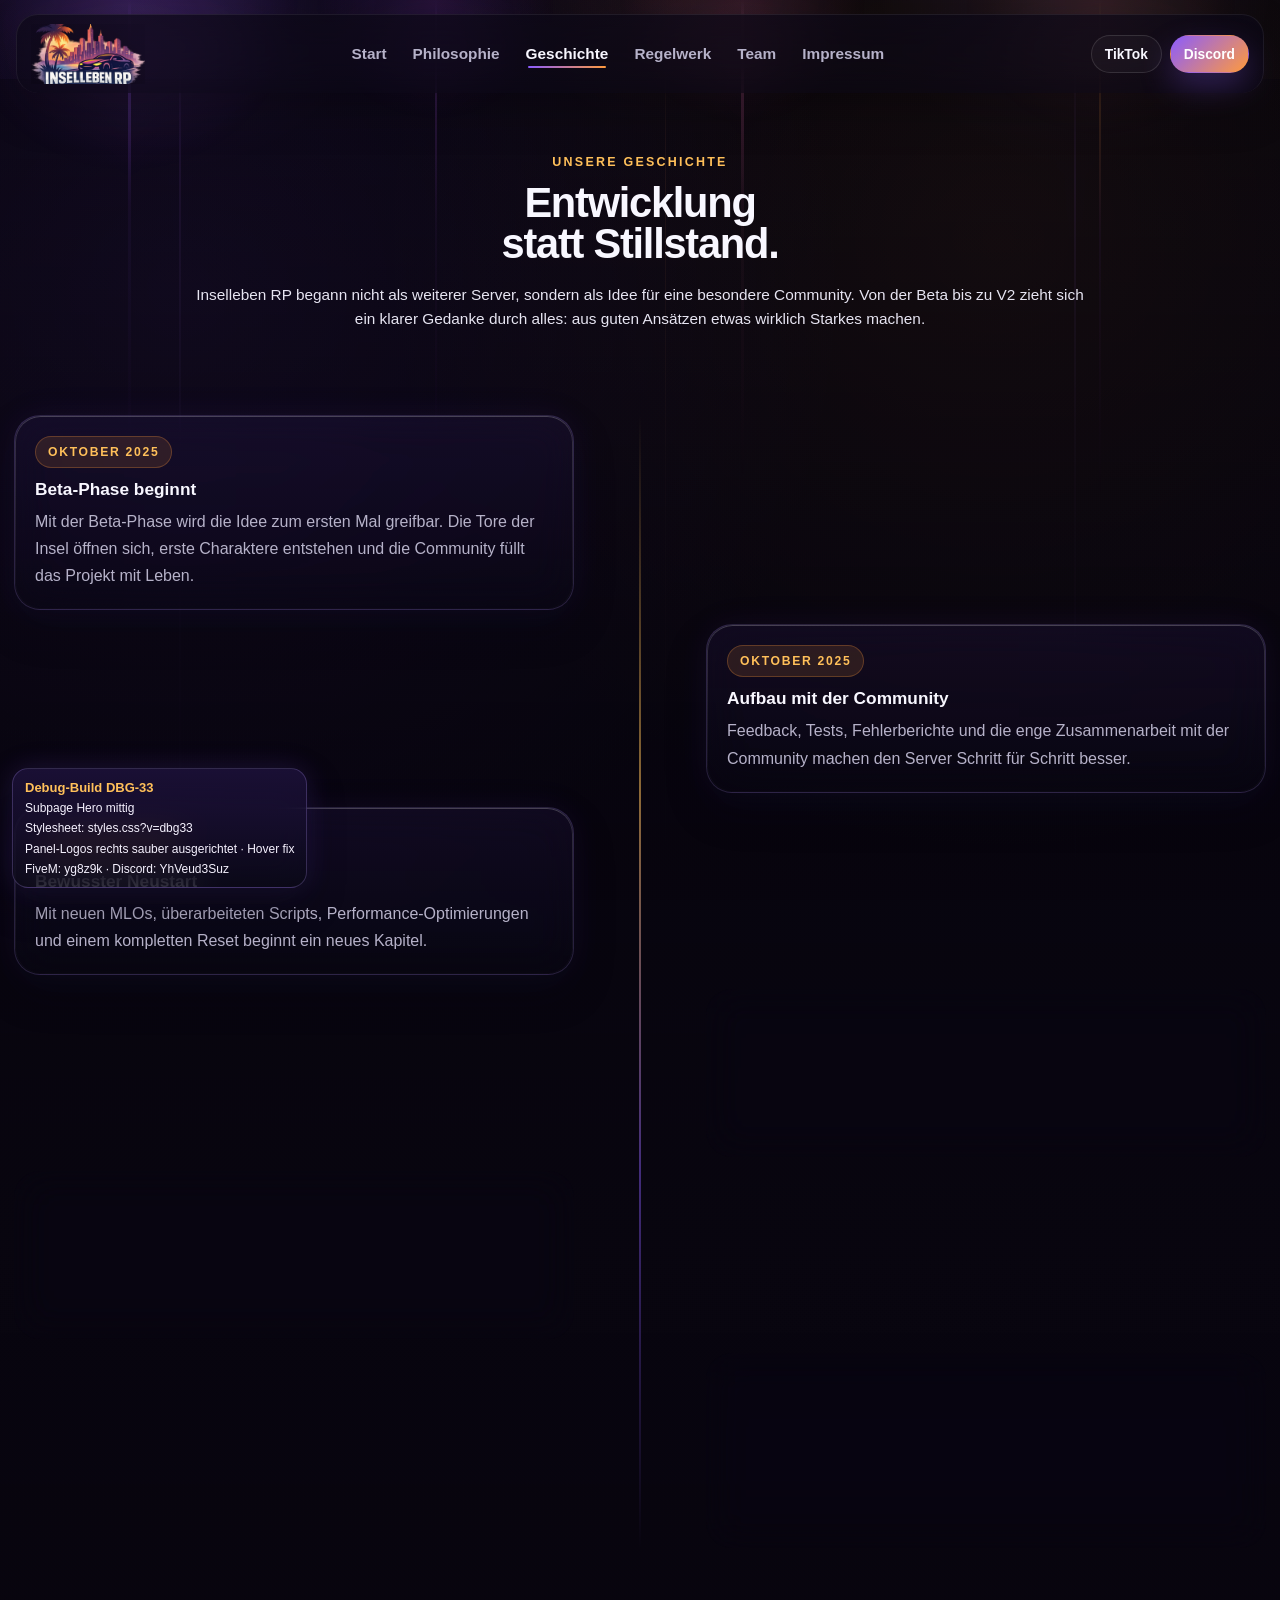
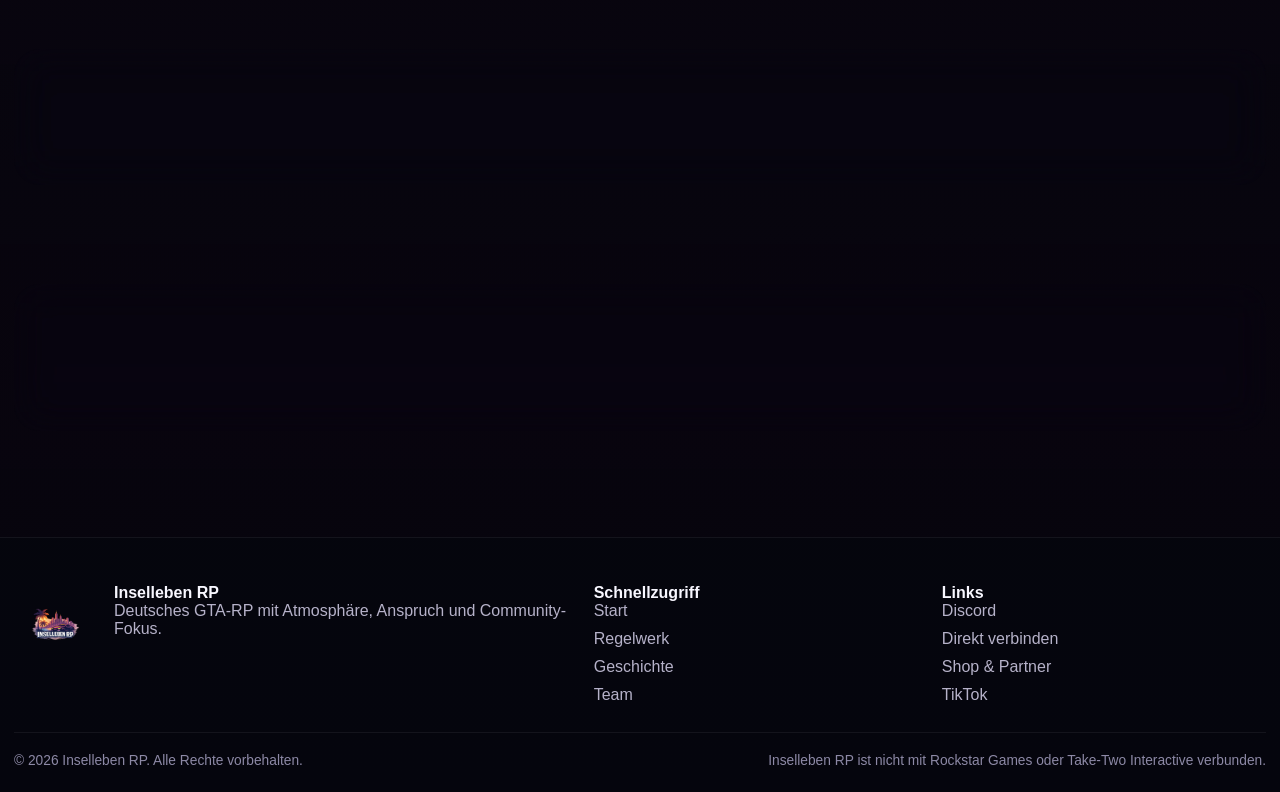
==== commit c66de637: "Add files via upload" ====
--- a/geschichte.html
+++ b/geschichte.html
@@ -5,7 +5,7 @@
   <meta name="viewport" content="width=device-width, initial-scale=1">
   <title>Geschichte – Inselleben RP – Inselleben RP</title>
   <meta name="description" content="Inselleben RP – deutscher GTA-RP-FiveM-Server mit Fokus auf tiefgehendes, realistisches und gemeinschaftliches Roleplay.">
-  <link rel="stylesheet" href="assets/css/styles.css?v=dbg32">
+  <link rel="stylesheet" href="assets/css/styles.css?v=dbg33">
   
 </head>
 <body class="page-history" data-page="Geschichte">
@@ -113,6 +113,6 @@
       </div>
     </footer>
   </div>
-  <script src="assets/js/site.js?v=dbg32"></script>
+  <script src="assets/js/site.js?v=dbg33"></script>
 </body>
 </html>
--- a/assets/css/styles.css
+++ b/assets/css/styles.css
@@ -2026,3 +2026,55 @@
     margin-top:2px !important;
   }
 }
+
+
+/* === DBG-33 PANEL LOGO POSITION FIX === */
+.dual-live-card{
+  min-height:188px;
+}
+.dual-live-bg{
+  opacity:.56;
+  transition:transform .3s ease, opacity .3s ease, filter .3s ease;
+  will-change:transform, opacity;
+}
+.dual-live-bg-server,
+.dual-live-bg-discord{
+  left:auto;
+  bottom:auto;
+  object-fit:contain;
+  transform-origin:center center;
+}
+.dual-live-bg-server{
+  width:62%;
+  right:2.5%;
+  top:50%;
+  transform:translateY(-50%);
+  opacity:.62;
+  filter:drop-shadow(0 18px 30px rgba(0,0,0,.22)) saturate(1.08) brightness(1.06);
+}
+.dual-live-bg-discord{
+  width:54%;
+  right:3.5%;
+  top:50%;
+  transform:translateY(-50%);
+  opacity:.60;
+  filter:drop-shadow(0 18px 30px rgba(0,0,0,.22)) saturate(1.08) brightness(1.04);
+}
+.dual-live-card:hover .dual-live-bg-server{
+  opacity:.88;
+  transform:translateY(-50%) scale(1.03);
+}
+.dual-live-card:hover .dual-live-bg-discord{
+  opacity:.84;
+  transform:translateY(-50%) scale(1.02);
+}
+@media (max-width: 980px){
+  .dual-live-bg-server{
+    width:58%;
+    right:2%;
+  }
+  .dual-live-bg-discord{
+    width:52%;
+    right:2%;
+  }
+}
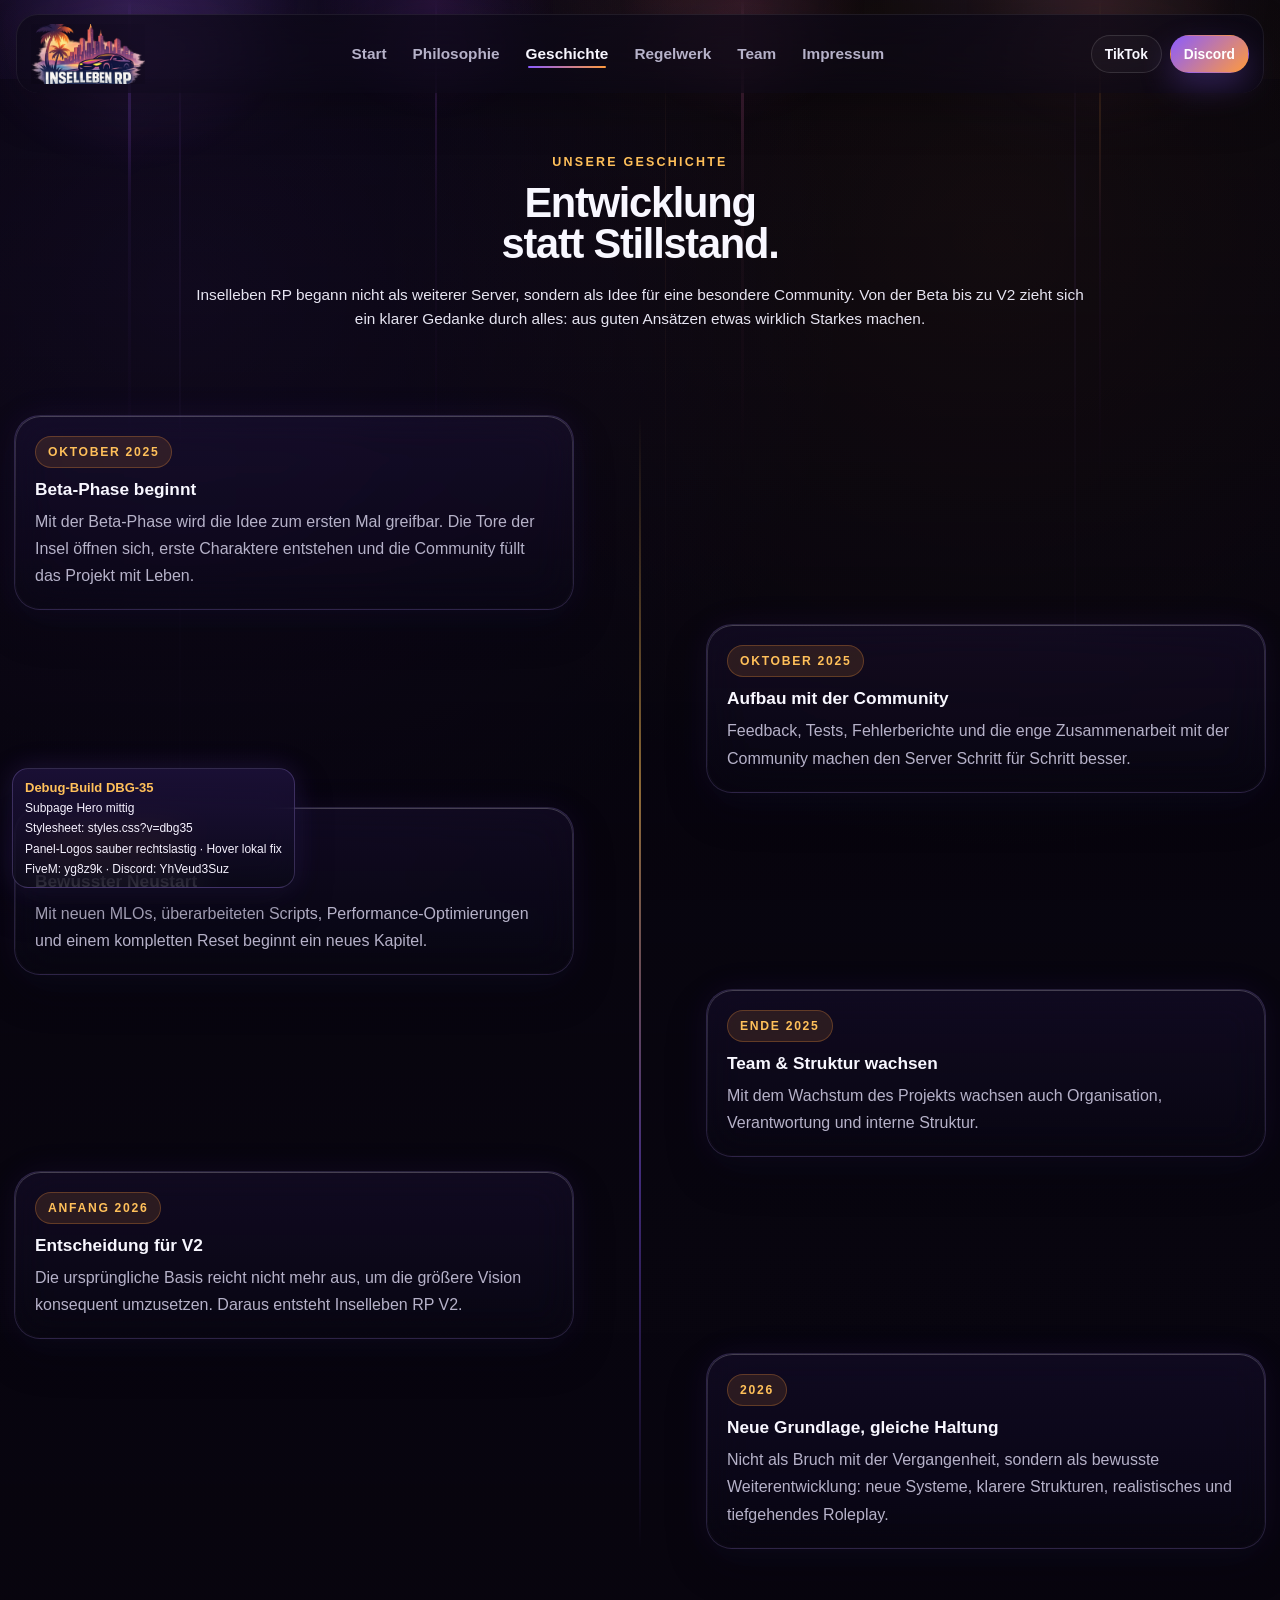
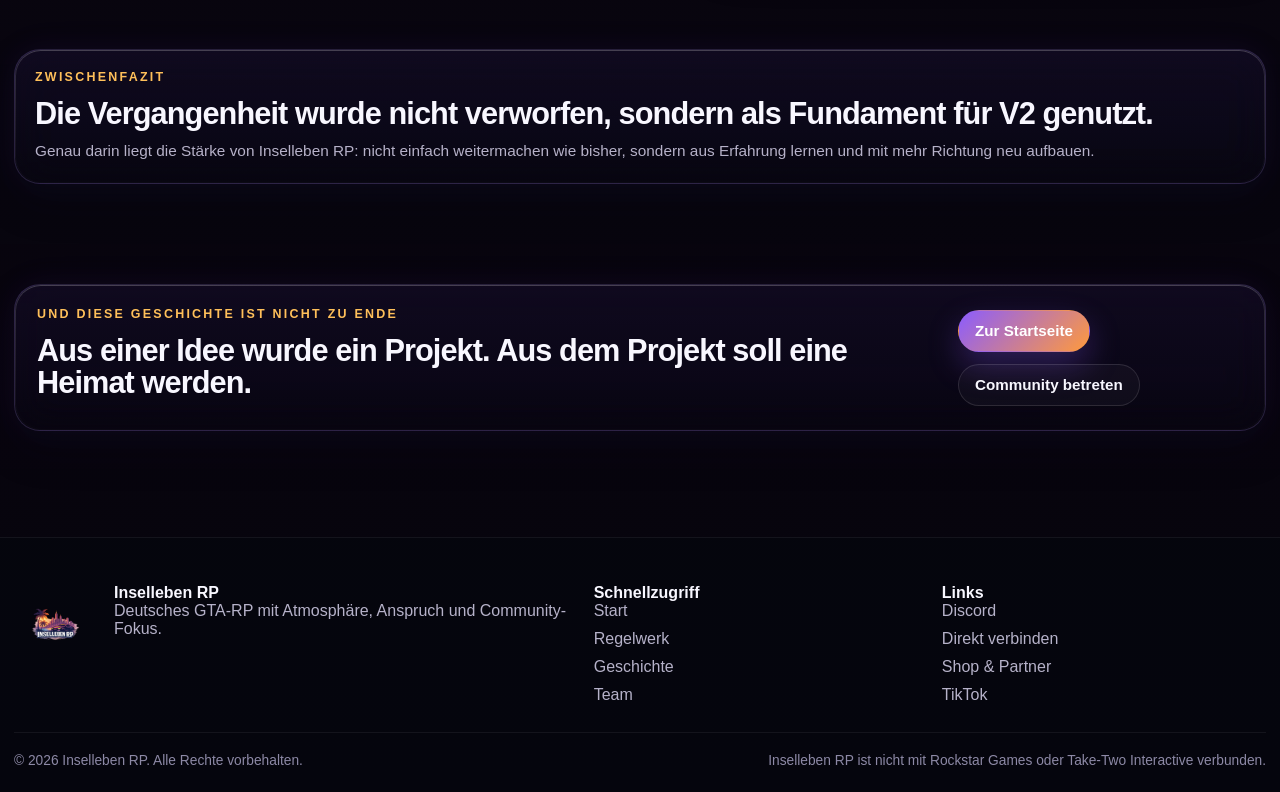
==== commit ea90b14e: "Add files via upload" ====
--- a/geschichte.html
+++ b/geschichte.html
@@ -5,7 +5,7 @@
   <meta name="viewport" content="width=device-width, initial-scale=1">
   <title>Geschichte – Inselleben RP – Inselleben RP</title>
   <meta name="description" content="Inselleben RP – deutscher GTA-RP-FiveM-Server mit Fokus auf tiefgehendes, realistisches und gemeinschaftliches Roleplay.">
-  <link rel="stylesheet" href="assets/css/styles.css?v=dbg33">
+  <link rel="stylesheet" href="assets/css/styles.css?v=dbg35">
   
 </head>
 <body class="page-history" data-page="Geschichte">
@@ -113,6 +113,6 @@
       </div>
     </footer>
   </div>
-  <script src="assets/js/site.js?v=dbg33"></script>
+  <script src="assets/js/site.js?v=dbg35"></script>
 </body>
 </html>
--- a/assets/css/styles.css
+++ b/assets/css/styles.css
@@ -2028,13 +2028,13 @@
 }
 
 
-/* === DBG-33 PANEL LOGO POSITION FIX === */
+/* === DBG-35 PANEL LOGO POSITION + HOVER FIX === */
 .dual-live-card{
   min-height:188px;
 }
 .dual-live-bg{
-  opacity:.56;
-  transition:transform .3s ease, opacity .3s ease, filter .3s ease;
+  opacity:.58;
+  transition:transform .28s ease, opacity .28s ease, filter .28s ease;
   will-change:transform, opacity;
 }
 .dual-live-bg-server,
@@ -2045,36 +2045,38 @@
   transform-origin:center center;
 }
 .dual-live-bg-server{
-  width:62%;
-  right:2.5%;
-  top:50%;
-  transform:translateY(-50%);
-  opacity:.62;
+  width:60%;
+  right:-1%;
+  top:54%;
+  transform:translate3d(0,-50%,0);
+  opacity:.66;
   filter:drop-shadow(0 18px 30px rgba(0,0,0,.22)) saturate(1.08) brightness(1.06);
 }
 .dual-live-bg-discord{
-  width:54%;
-  right:3.5%;
-  top:50%;
-  transform:translateY(-50%);
+  width:46%;
+  right:1%;
+  top:52%;
+  transform:translate3d(0,-50%,0);
   opacity:.60;
   filter:drop-shadow(0 18px 30px rgba(0,0,0,.22)) saturate(1.08) brightness(1.04);
 }
 .dual-live-card:hover .dual-live-bg-server{
-  opacity:.88;
-  transform:translateY(-50%) scale(1.03);
+  opacity:.90;
+  transform:translate3d(0,-50%,0) scale(1.03);
 }
 .dual-live-card:hover .dual-live-bg-discord{
-  opacity:.84;
-  transform:translateY(-50%) scale(1.02);
+  opacity:.86;
+  transform:translate3d(0,-50%,0) scale(1.02);
 }
 @media (max-width: 980px){
   .dual-live-bg-server{
-    width:58%;
-    right:2%;
+    width:56%;
+    right:0;
+    top:53%;
   }
   .dual-live-bg-discord{
-    width:52%;
-    right:2%;
-  }
-}
+    width:48%;
+    right:1%;
+    top:51%;
+  }
+}
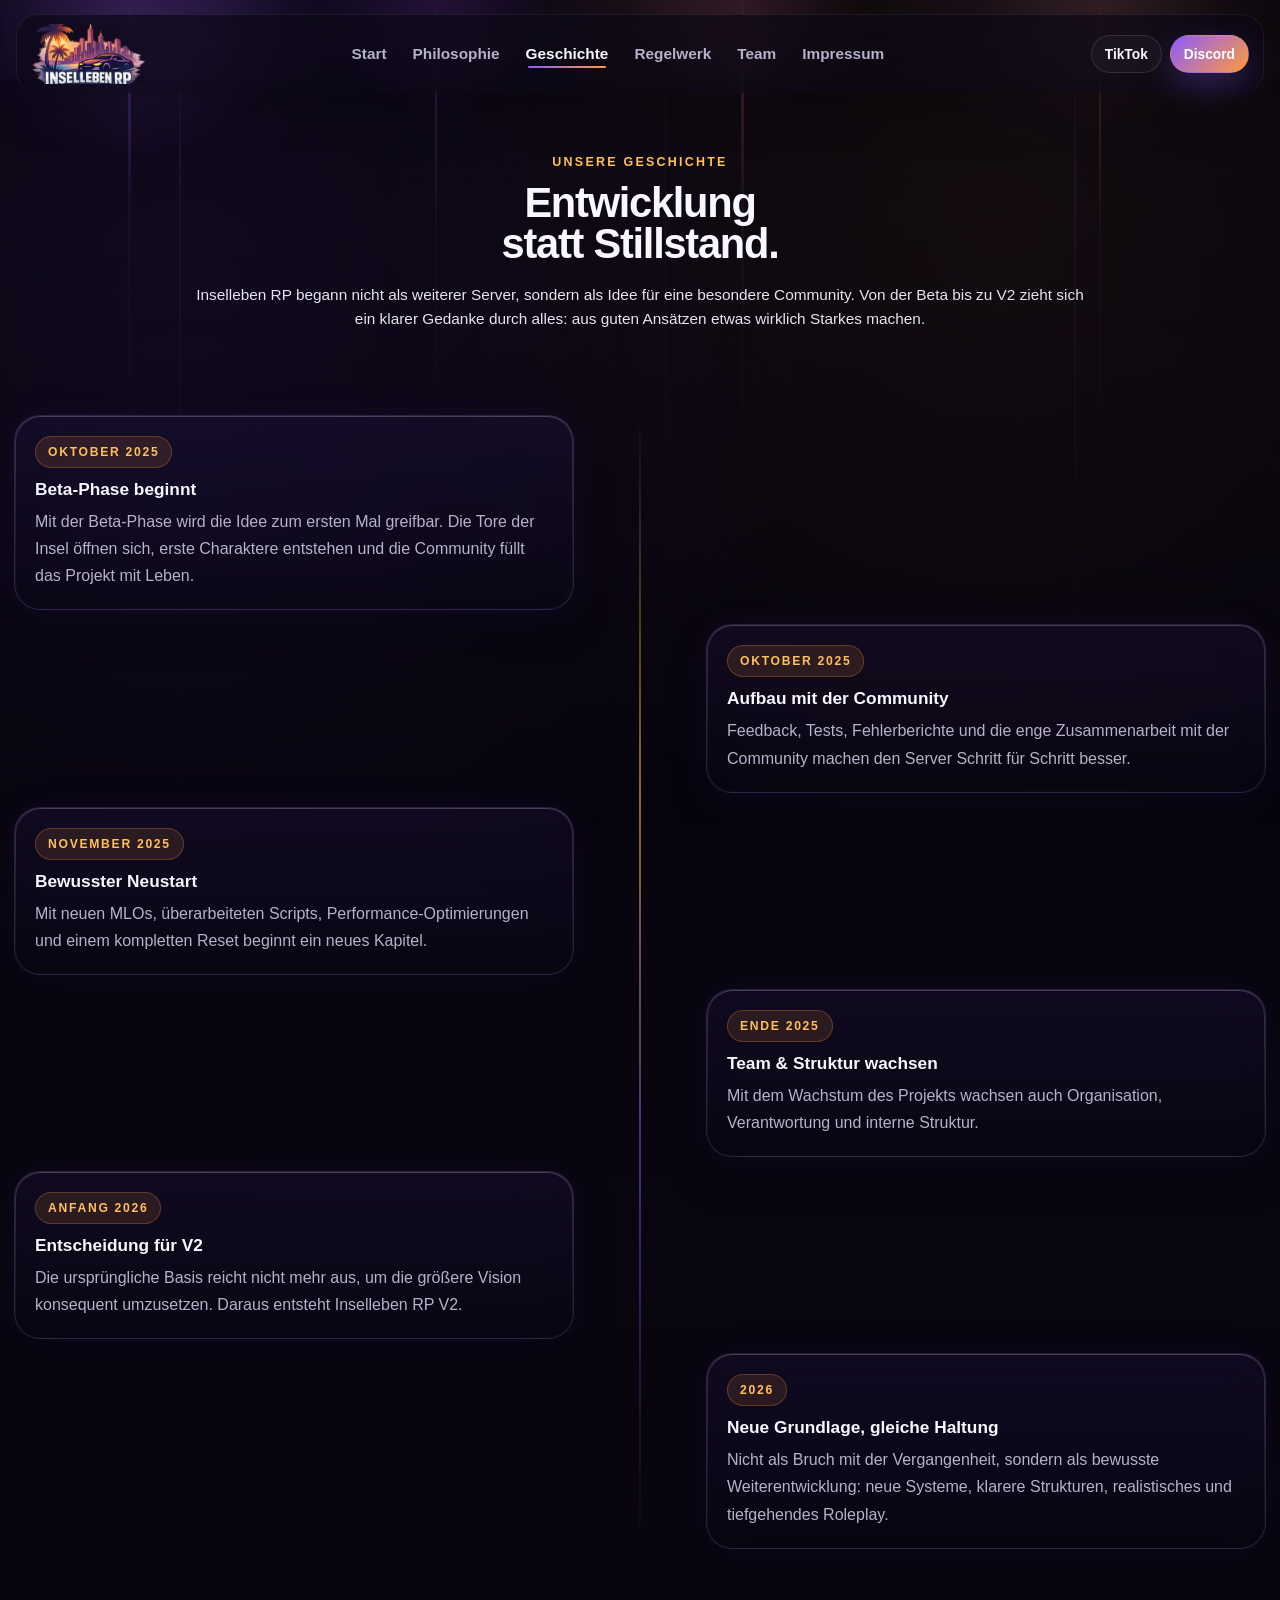
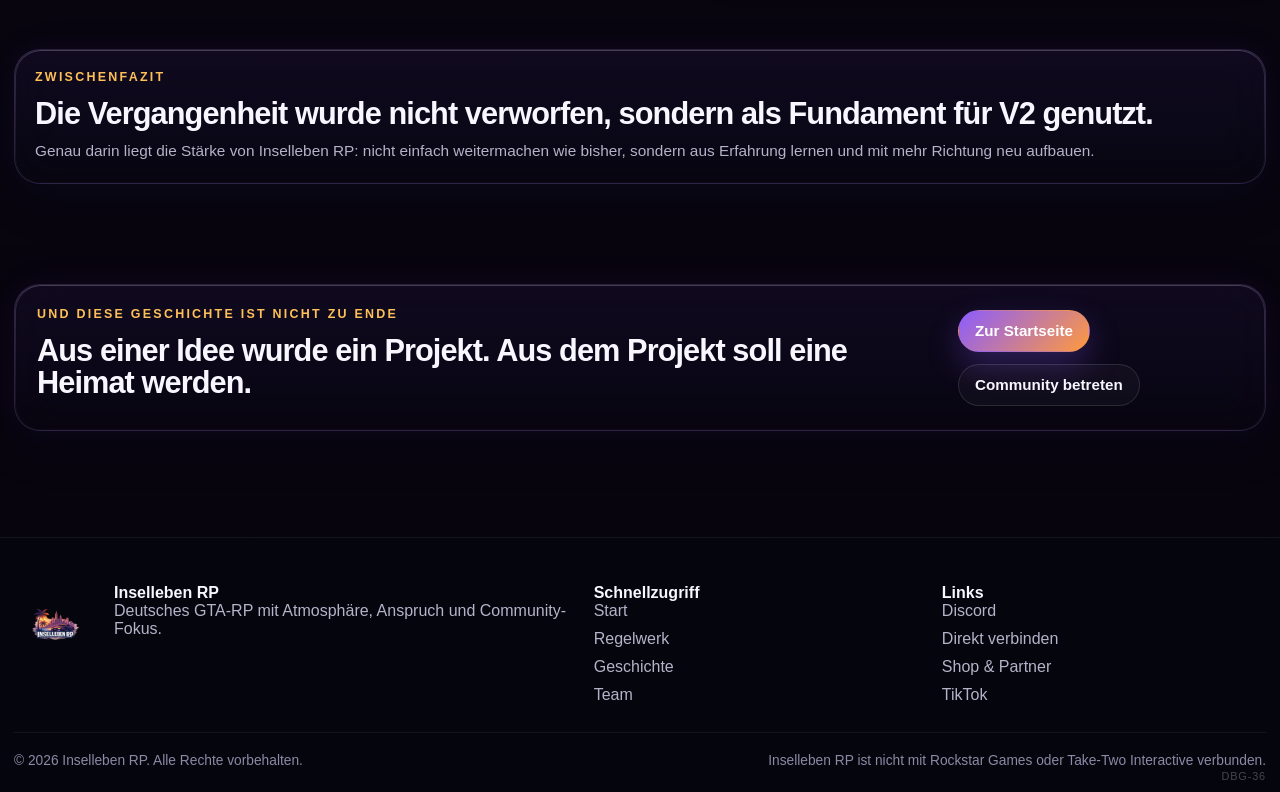
==== commit 3c0e7ad2: "Add files via upload" ====
--- a/geschichte.html
+++ b/geschichte.html
@@ -5,7 +5,7 @@
   <meta name="viewport" content="width=device-width, initial-scale=1">
   <title>Geschichte – Inselleben RP – Inselleben RP</title>
   <meta name="description" content="Inselleben RP – deutscher GTA-RP-FiveM-Server mit Fokus auf tiefgehendes, realistisches und gemeinschaftliches Roleplay.">
-  <link rel="stylesheet" href="assets/css/styles.css?v=dbg35">
+  <link rel="stylesheet" href="assets/css/styles.css?v=dbg36">
   
 </head>
 <body class="page-history" data-page="Geschichte">
@@ -113,6 +113,6 @@
       </div>
     </footer>
   </div>
-  <script src="assets/js/site.js?v=dbg35"></script>
+  <script src="assets/js/site.js?v=dbg36"></script>
 </body>
 </html>
--- a/assets/css/styles.css
+++ b/assets/css/styles.css
@@ -2080,3 +2080,24 @@
     top:51%;
   }
 }
+
+
+.debug-badge{
+  display:none !important;
+}
+
+.footer-bottom{
+  position:relative;
+}
+
+.footer-version{
+  position:absolute;
+  right:0;
+  bottom:-14px;
+  font-size:.68rem;
+  letter-spacing:.08em;
+  opacity:.46;
+  color:rgba(255,255,255,.56);
+  pointer-events:none;
+  user-select:none;
+}
